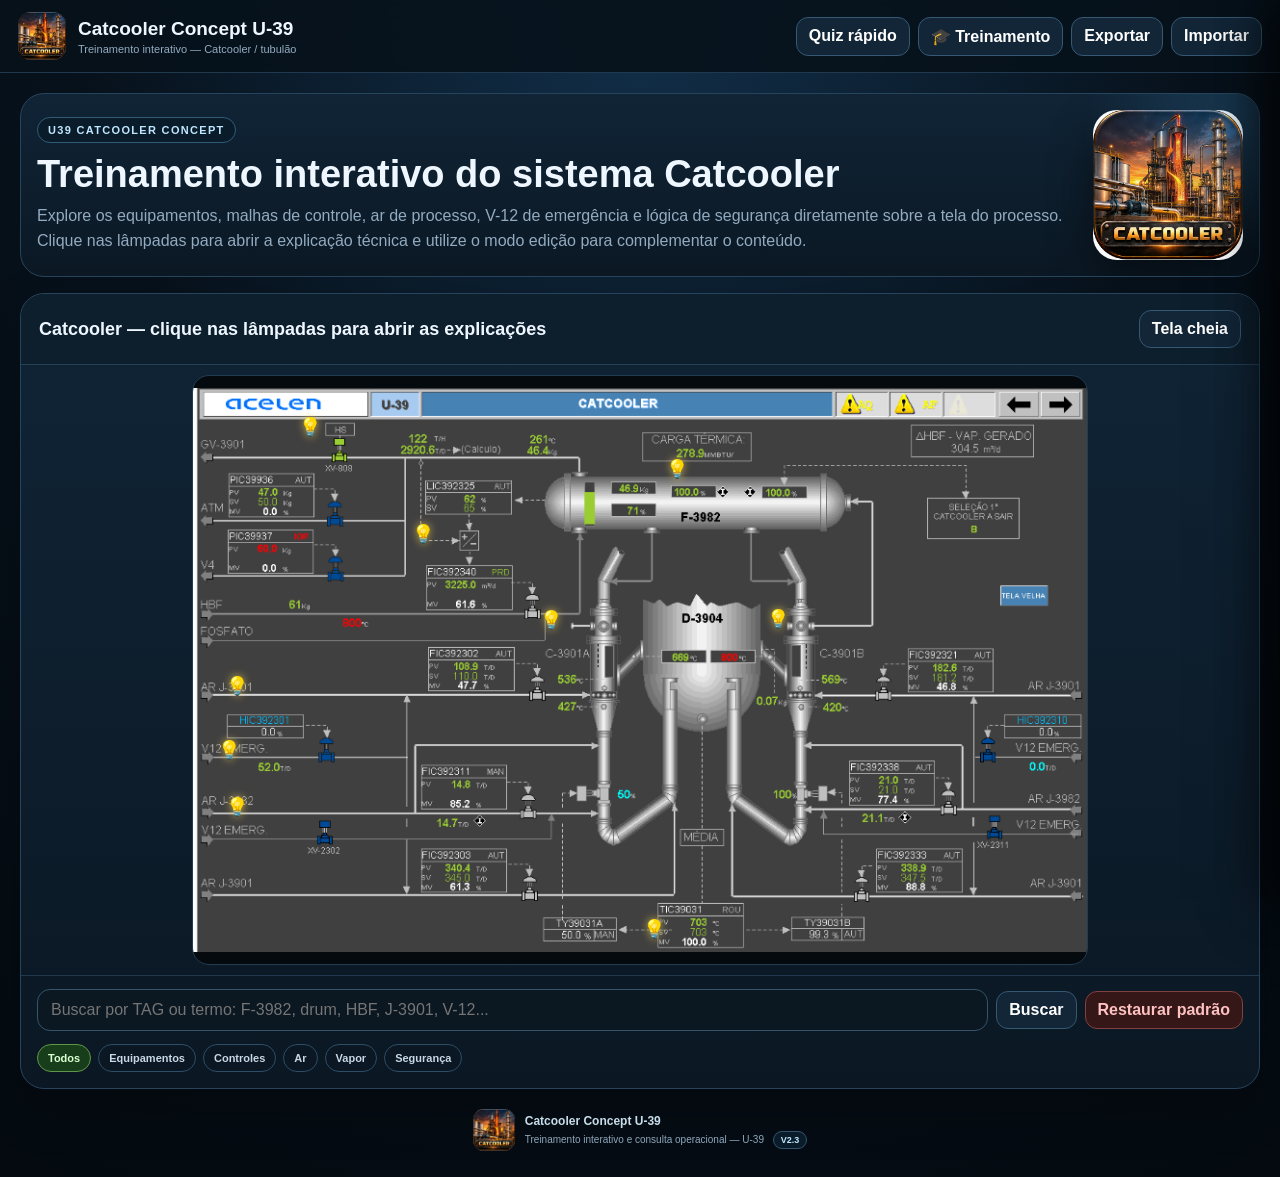
==== index.html @ b6b34a9a "Add files via upload" ====
<!doctype html>
<html lang="pt-BR"><head>
<meta charset="utf-8"><meta name="viewport" content="width=device-width,initial-scale=1,viewport-fit=cover">
<meta name="theme-color" content="#07111b">
<meta name="application-name" content="catcooler concept">
<meta name="apple-mobile-web-app-capable" content="yes">
<meta name="apple-mobile-web-app-status-bar-style" content="black-translucent">
<meta name="apple-mobile-web-app-title" content="catcooler concept">
<link rel="apple-touch-icon" href="apple-touch-icon.png">
<link rel="manifest" href="manifest.json"><link rel="icon" href="icon-192.png"><link rel="stylesheet" href="app.css">
<title>Catcooler Concept U-39</title></head>
<body>
<!-- LAYOUT_CONGELADO_V2.3: não alterar enquadramento, aspect-ratio ou coordenadas dos hotspots sem nova validação visual. -->
<header class="topbar">
  <div class="brand"><img src="icon-192.png" alt=""><div><h1>Catcooler Concept U-39</h1><small>Treinamento interativo — Catcooler / tubulão</small></div></div>
  <div class="actions">
    <button class="btn primary hidden" id="installBtn" onclick="installApp()">📲 Instalar App</button>
    <button class="btn" onclick="openQuiz()">Quiz rápido</button>
    <button class="btn" onclick="openTraining()">🎓 Treinamento</button>
    <button class="btn" onclick="exportJSON()">Exportar</button>
    <label class="btn" for="importFile">Importar</label>
    <input id="importFile" type="file" accept="application/json" class="hidden" onchange="importJSON(event)">
  </div>
</header>

<main class="app">
<section class="hero">
  <div>
    <span class="kicker">U39 CATCOOLER CONCEPT</span>
    <h2>Treinamento interativo do sistema Catcooler</h2>
    <p>Explore os equipamentos, malhas de controle, ar de processo, V-12 de emergência e lógica de segurança diretamente sobre a tela do processo. Clique nas lâmpadas para abrir a explicação técnica e utilize o modo edição para complementar o conteúdo.</p>
  </div>
  <img src="icon-512.png" alt="">
</section>

<section class="card">
  <div class="cardhead"><h2>Catcooler — clique nas lâmpadas para abrir as explicações</h2><button class="btn" onclick="document.documentElement.requestFullscreen?.()">Tela cheia</button></div>
  <div class="mapwrap"><div class="stage"><img src="catcooler_u39.png" alt="Tela do catcooler">
<button class="hotspot" data-key="xv808" data-category="safety" style="left:16.5%;top:8.7%"><span class="bulb">💡</span><span class="lamp-label">XV-808</span></button>
<button class="hotspot" data-key="f3982" data-category="equip" style="left:57.4%;top:15.8%"><span class="bulb">💡</span><span class="lamp-label">F-3982</span></button>
<button class="hotspot" data-key="hbflevel" data-category="control" style="left:32.9%;top:26.8%"><span class="bulb">💡</span><span class="lamp-label">Nível HBF → F-3982</span></button>
<button class="hotspot" data-key="c3901ab" data-category="equip" style="left:43.8%;top:41.5%"><span class="bulb">💡</span><span class="lamp-label">C-3901A</span></button>
<button class="hotspot" data-key="c3901ab" data-category="equip" style="left:69.2%;top:41.3%"><span class="bulb">💡</span><span class="lamp-label">C-3901B</span></button>
<button class="hotspot" data-key="tic39031" data-category="control" style="left:55.8%;top:94.1%"><span class="bulb">💡</span><span class="lamp-label">TIC-39031</span></button>
<button class="hotspot" data-key="arj3901" data-category="air" style="left:9.2%;top:52.8%"><span class="bulb">💡</span><span class="lamp-label">AR J-3901</span></button>
<button class="hotspot" data-key="v12emerg" data-category="steam" style="left:9.2%;top:63.6%"><span class="bulb">💡</span><span class="lamp-label">V-12 EMERG.</span></button>
<button class="hotspot" data-key="arj3982" data-category="air" style="left:9.2%;top:73.3%"><span class="bulb">💡</span><span class="lamp-label">AR J-3982</span></button>
</div></div>
  <div class="toolbar">
    <input class="search" id="search" placeholder="Buscar por TAG ou termo: F-3982, drum, HBF, J-3901, V-12...">
    <button class="btn" onclick="searchTag()">Buscar</button>
    <button class="btn danger" onclick="resetAll()">Restaurar padrão</button>
  </div>
  <div class="chips">
    <button class="chip active" data-filter="all">Todos</button>
    <button class="chip" data-filter="equip">Equipamentos</button>
    <button class="chip" data-filter="control">Controles</button>
    <button class="chip" data-filter="air">Ar</button>
    <button class="chip" data-filter="steam">Vapor</button>
    <button class="chip" data-filter="safety">Segurança</button>
  </div>
</section>

<aside class="card side" id="detailPanel">
  <div class="empty" id="empty">
    <h2>💡 Entenda melhor</h2>
    Clique em uma lâmpada sobre a tela do catcooler para abrir a explicação técnica.<br><br>
    Ao selecionar outro item, o painel troca automaticamente para o novo conteúdo.<br><br>
    <strong>Edição local:</strong> ative “Editar” para alterar textos. As alterações ficam salvas somente neste aparelho/navegador.
  </div>
  <section class="info" id="info">
    <div class="infotop">
      <div><h2 id="infoTitle"></h2><div class="badges"><span class="badge" id="infoTag"></span><span class="badge" id="infoCat"></span></div></div>
      <div class="panel-actions"><span class="edit-state" id="editState">✏️ EDIÇÃO</span><button class="iconbtn" onclick="togglePanelMinimize()">−</button><button class="iconbtn" onclick="minimize()">×</button></div>
    </div>
    <div class="edit-banner hidden" id="editModeBanner">✏️ Modo edição ativo — alterações ficam somente neste dispositivo até serem exportadas.</div>
    <div class="info-scroll">
      <div class="editbar">
        <button class="btn primary" id="editBtn" onclick="toggleEdit()">✏️ Editar</button>
        <button class="btn green" onclick="saveCurrentAndExit()">💾 Salvar</button>
        <button class="btn" onclick="cancelEdit()">Cancelar</button>
        <button class="btn danger" onclick="restoreCurrent()">Restaurar este item</button>
        <button class="btn" onclick="quizCurrentItem()">🎯 Testar este ponto</button>
      </div>
      <div class="local-note">💾 <strong>Alterações salvas somente neste dispositivo.</strong> Use “Exportar” no topo para gerar uma cópia dos dados editados.</div>
      <div class="local-note" id="mediaStorageEstimate">Vídeos e arquivos locais usam o armazenamento do navegador deste aparelho.</div>
      <div class="section"><h3>Função / objetivo</h3><div class="editable" id="fieldFunction"></div></div>
      <div class="section"><h3>Como funciona no processo</h3><div class="editable" id="fieldProcess"></div></div>
      <div class="section"><h3>Impacto / atenção operacional</h3><div class="editable" id="fieldImpact"></div></div>
      <div class="section"><h3>Fórmulas / relações químicas</h3><div class="editable formula" id="fieldFormula"></div></div>
      <div class="section"><h3>Observações / o que acompanhar no CIC</h3><div class="editable" id="fieldObs"></div></div>
      <div class="section media-section">
        <h3>🎬 Vídeos</h3>
        <div class="media-row">
          <input id="videoUrl" placeholder="Cole aqui a URL do vídeo (YouTube, Drive, SharePoint etc.)">
          <button class="btn" onclick="openVideo()">Abrir link</button>
        </div>
        <div class="media-upload-row">
          <label class="btn media-add-btn" for="videoFileInput">＋ Adicionar vídeo do aparelho</label>
          <input id="videoFileInput" type="file" accept="video/*" multiple class="hidden" onchange="saveMediaFiles(event,'video')">
          <span class="media-local-note">Salvo somente neste dispositivo.</span>
        </div>
        <div id="videoPreview" class="video-preview hidden"></div>
        <div id="videoFileList" class="media-file-list"></div>
      </div>
      <div class="section media-section">
        <h3>📎 Arquivos / documentos</h3>
        <div class="media-upload-row">
          <label class="btn media-add-btn" for="attachmentFiles">＋ Adicionar arquivos</label>
          <input id="attachmentFiles" type="file" multiple class="hidden" onchange="saveMediaFiles(event,'file')">
          <span class="media-local-note">PDF, Word, Excel, imagens, apresentações, ZIP e outros formatos.</span>
        </div>
        <div class="media-storage-warning">Os arquivos ficam armazenados localmente no navegador deste aparelho e não ficam visíveis automaticamente para outros usuários do GitHub Pages.</div>
        <div id="attachmentList" class="media-file-list"></div>
      </div>
      <div class="section note">Material de treinamento. Para manobras reais, prevalecem procedimentos, permissivos, intertravamentos, limites de projeto e orientações operacionais vigentes da unidade.</div>
    </div>
  </section>
</aside>

<footer class="footer"><img src="icon-192.png" alt=""><div><b>Catcooler Concept U-39</b><br><small>Treinamento interativo e consulta operacional — U-39 <span class="version">V2.3</span></small></div></footer>
</main>

<aside class="drawer" id="quizDrawer"><div class="drawer-head"><strong>Quiz rápido — Catcooler</strong><button class="btn" onclick="document.getElementById('quizDrawer').classList.remove('open')">Fechar</button></div><div class="drawer-body"><div id="quizBody"></div><button class="btn primary" onclick="gradeQuiz()">Corrigir quiz</button><div class="qresult hidden" id="quizResult"></div></div></aside>

<aside class="training-drawer" id="trainingDrawer">
  <div class="drawer-head training-head">
    <div><strong>Centro de Treinamento — Catcooler</strong><small id="trainingBreadcrumb">Visão geral</small></div>
    <button class="btn" onclick="closeTraining()">Fechar</button>
  </div>
  <div class="training-body"><div class="training-nav" id="trainingNav"></div><div class="training-content" id="trainingContent"></div></div>
</aside>

<div class="toast" id="toast"></div>
<script src="app.js"></script>
</body></html>
---- app.css ----
:root{--bg:#07111b;--card:#0e2030;--line:#27445d;--text:#eef7ff;--muted:#93abc0;--green:#75d64c}
*{box-sizing:border-box} html,body{margin:0;font-family:Inter,Arial,sans-serif;background:radial-gradient(circle at top,#12304b 0,#07111b 42%,#040a10 100%);color:var(--text)}
button,input{font:inherit} .hidden{display:none!important}
.topbar{position:sticky;top:0;z-index:80;display:flex;justify-content:space-between;gap:12px;align-items:center;padding:12px 18px;background:#07121be8;backdrop-filter:blur(18px);border-bottom:1px solid #21394e}
.brand{display:flex;gap:12px;align-items:center}.brand img{width:48px;height:48px;border-radius:13px;object-fit:cover}.brand h1{margin:0;font-size:19px}.brand small{display:block;margin-top:3px;color:var(--muted);font-size:11px}
.actions{display:flex;gap:8px;flex-wrap:wrap}.btn{cursor:pointer;border:1px solid #355873;background:#122638;color:#fff;border-radius:12px;padding:9px 12px;font-weight:800}.btn.primary,.btn.green{background:#1e4b23;border-color:#5f9748}.btn.danger{background:#351717;border-color:#824040;color:#ffc1c1}
.app{max-width:1420px;margin:0 auto;padding:20px;display:grid;grid-template-columns:1fr;gap:16px}
.hero{background:linear-gradient(180deg,#102436,#0b1824);border:1px solid var(--line);border-radius:24px;padding:16px;display:grid;grid-template-columns:1fr 150px;align-items:center;gap:18px;overflow:hidden;position:relative}
.hero::after{content:"";position:absolute;width:260px;height:260px;right:-80px;top:-90px;border-radius:50%;background:radial-gradient(circle,rgba(82,185,255,.16),transparent 68%)}
.hero .kicker{display:inline-flex;margin-bottom:10px;padding:6px 10px;border-radius:999px;border:1px solid #315a78;background:#0a1c2a;color:#bfe7ff;font-size:11px;font-weight:900;letter-spacing:.12em}
.hero h2{margin:0 0 8px;font-size:clamp(26px,4vw,38px)} .hero p{margin:0;color:var(--muted);line-height:1.55}
.hero img{width:150px;aspect-ratio:1;object-fit:cover;border-radius:24px;box-shadow:0 18px 44px rgba(0,0,0,.48)}
.card{background:linear-gradient(180deg,#102436,#0b1824);border:1px solid var(--line);border-radius:24px;overflow:hidden;box-shadow:0 20px 50px rgba(0,0,0,.23)}
.cardhead{display:flex;justify-content:space-between;align-items:center;padding:16px 18px;border-bottom:1px solid #244157;background:#0d1e2c}.cardhead h2{margin:0;font-size:18px}
.mapwrap{padding:10px;display:flex;justify-content:center}.stage{position:relative;width:min(100%,896px);aspect-ratio:896/590;background:#050a0f;border-radius:17px;overflow:hidden;border:1px solid #213d52}.stage img{width:100%;height:100%;object-fit:contain;display:block}
.hotspot{position:absolute;transform:translate(-50%,-50%);display:flex;align-items:center;gap:6px;border:0;background:transparent;padding:2px;cursor:pointer;z-index:30}
.hotspot .bulb{font-size:18px;line-height:1;filter:drop-shadow(0 0 4px rgba(255,220,80,.7));}
.hotspot .lamp-label{opacity:0;transform:translateX(-5px);transition:.15s ease;pointer-events:none;white-space:nowrap;background:#06111de3;border:1px solid #3a5670;color:#fff;border-radius:999px;padding:5px 8px;font-size:11px;font-weight:800}
.hotspot:hover .lamp-label,.hotspot.active .lamp-label{opacity:1;transform:translateX(0)} .hotspot.active .bulb,.hotspot:hover .bulb{transform:scale(1.12)}
.toolbar{padding:13px 16px;border-top:1px solid #21394e;display:flex;gap:8px;flex-wrap:wrap;align-items:center}.search{flex:1;min-width:190px;border:1px solid #35546d;background:#0b1721;color:#fff;border-radius:13px;padding:11px 13px}
.chips{display:flex;gap:7px;flex-wrap:wrap;padding:0 16px 16px}.chip{cursor:pointer;border:1px solid #2e4d66;background:#0b1722;color:#c8d8e6;padding:7px 10px;border-radius:999px;font-size:11px;font-weight:800}.chip.active{background:#173d1b;border-color:#5f9748;color:#dcffd2}
.side{position:fixed;right:16px;top:78px;z-index:120;width:min(520px,calc(100vw - 32px));max-height:calc(100vh - 94px);display:flex;flex-direction:column;overflow:hidden;transform:translateX(calc(100% + 36px));opacity:0;pointer-events:none;transition:transform .22s ease,opacity .18s ease;box-shadow:0 28px 80px rgba(0,0,0,.62)}
.side.open{transform:translateX(0);opacity:1;pointer-events:auto}.side.minimized{max-height:66px}.side.minimized .info-scroll,.side.minimized .edit-banner{display:none!important}
.empty{padding:22px;color:var(--muted);line-height:1.6}.empty h2{margin:0 0 10px;color:#eef7ff}
.info{display:none;flex-direction:column;height:100%}.infotop{padding:16px 18px;border-bottom:1px solid #244157;background:#0d1e2c;display:flex;justify-content:space-between;gap:10px}
.info h2{margin:0 0 7px;line-height:1.18}.badges{display:flex;gap:6px;flex-wrap:wrap}.badge{font-size:10px;padding:5px 8px;border-radius:999px;background:#13283a;color:#bee4ff;border:1px solid #345b78;font-weight:800}
.panel-actions{display:flex;gap:6px}.iconbtn{width:34px;height:34px;display:grid;place-items:center;border:1px solid #3a526b;background:#132333;color:#fff;border-radius:10px;cursor:pointer}
.edit-state{display:none;padding:5px 8px;border-radius:999px;border:1px solid #a98728;background:#4b3b12;color:#fff1b3;font-size:10px;font-weight:900}.edit-state.show{display:inline-flex}
.edit-banner{padding:9px 14px;background:#4b3b12;border-bottom:1px solid #806820;color:#fff1b3;font-size:12px;font-weight:800}
.info-scroll{padding:14px;display:grid;gap:11px;overflow:auto}.section{background:#0a1722;border:1px solid #2b4a62;border-radius:16px;padding:13px}.section h3{margin:0 0 8px;color:#d7eeff;font-size:14px}.editable{white-space:pre-wrap;line-height:1.58;outline:none;border-radius:9px;padding:3px;min-height:42px}.editable[contenteditable=true]:focus{box-shadow:0 0 0 2px rgba(82,185,255,.20);background:#0c1c29}
.formula{font-family:'Courier New',monospace;color:#bce88f;background:#07131d;border:1px solid #203d51;border-radius:10px;padding:10px}.editbar{position:sticky;top:-1px;background:#0b1824f2;padding:7px;margin:-7px -7px 6px;border-bottom:1px solid #20384c;display:flex;gap:7px;flex-wrap:wrap}
.media-row{display:grid;grid-template-columns:1fr auto;gap:7px}.media-row input{min-width:0;border:1px solid #35546d;background:#0b1721;color:#fff;border-radius:12px;padding:10px}
.local-note{padding:10px 12px;border-radius:12px;background:#081621;border:1px solid #29465e;color:#9fb7c8;font-size:11px;line-height:1.45}.note{color:var(--muted);font-size:11px;line-height:1.5}
.drawer{position:fixed;inset:0 0 0 auto;width:min(460px,100%);z-index:120;background:#07111b;border-left:1px solid #284458;box-shadow:-18px 0 44px rgba(0,0,0,.45);transform:translateX(101%);transition:.24s ease;overflow:auto}.drawer.open{transform:translateX(0)}.drawer-head{position:sticky;top:0;background:#091722;border-bottom:1px solid #284458;padding:12px;display:flex;justify-content:space-between;align-items:center}.drawer-body{padding:12px}
.q{background:#0b1722;border:1px solid #2e4d66;border-radius:14px;padding:12px;margin-bottom:10px}.q h4{margin:0 0 8px;font-size:13px}.q label{display:block;padding:5px 0;color:#d8e1ec}.qresult{padding:10px;border-radius:10px;background:#102414;border:1px solid #4f7f3e;margin-top:10px}
.toast{position:fixed;left:50%;bottom:18px;z-index:200;transform:translate(-50%,12px);opacity:0;background:#0b1a27;border:1px solid #3d5e77;border-radius:999px;padding:9px 13px;transition:.2s}.toast.show{opacity:1;transform:translate(-50%,0)}
.footer{display:flex;justify-content:center;align-items:center;gap:10px;color:#8ea8bd;padding:4px 0 6px}.footer img{width:42px;height:42px;border-radius:11px}.footer b{font-size:12px;color:#c8ddeb}.footer small{font-size:10px}.version{display:inline-flex;margin-left:6px;padding:3px 7px;border:1px solid #35546d;background:#0a1c2a;color:#bfe7ff;border-radius:999px;font-size:9px;font-weight:900}
@media(max-width:820px){.hero{grid-template-columns:1fr}.hero img{display:none}.side{left:8px;right:8px;top:auto;bottom:8px;width:auto;max-height:72vh;transform:translateY(calc(100% + 28px));border-radius:18px}.side.open{transform:translateY(0)}.hotspot .lamp-label{display:none}.topbar{padding:10px 12px}.brand small{display:none}.actions .btn{padding:8px 9px;font-size:11px}}


/* V1.1 — Quiz refinado */
.q{padding:14px!important}
.q h4{font-size:13px!important;line-height:1.45!important;margin-bottom:10px!important}
.q label{
  display:block;
  padding:9px 10px!important;
  margin:6px 0;
  border:1px solid #29465d;
  border-radius:10px;
  background:#091722;
  color:#d8e1ec;
  line-height:1.4;
  cursor:pointer;
}
.q label:hover{border-color:#4b718d;background:#0d1d2a}
.q input{margin-right:5px}
.option-letter{display:inline-block;min-width:18px;font-weight:900;color:#9fc6df}
.q label.answer-correct{border-color:#4f8d45;background:#102414;color:#dfffd6}
.q label.answer-wrong{border-color:#9c4d4d;background:#2b1515;color:#ffd1d1}
.qfeedback{margin-top:9px;padding:10px 11px;border-radius:10px;font-size:12px;line-height:1.45}
.qfeedback.correct{background:#102414;border:1px solid #4f7f3e;color:#dfffd6}
.qfeedback.wrong{background:#2b1515;border:1px solid #824040;color:#ffd1d1}
.qfeedback.unanswered{background:#2a2513;border:1px solid #806820;color:#fff0ae}
.qresult{line-height:1.5}


/* V2.0 — Centro de Treinamento; HMI e hotspots congelados */
.training-drawer{position:fixed;inset:0 0 0 auto;width:min(920px,100%);z-index:150;background:#07111b;border-left:1px solid #284458;box-shadow:-20px 0 60px rgba(0,0,0,.55);transform:translateX(101%);transition:.24s ease;overflow:hidden;display:flex;flex-direction:column}.training-drawer.open{transform:translateX(0)}
.training-head>div{display:flex;flex-direction:column;gap:3px}.training-head small{color:#91a9bd;font-size:11px}.training-body{display:grid;grid-template-columns:210px 1fr;min-height:0;flex:1}.training-nav{border-right:1px solid #20384c;padding:10px;overflow:auto;background:#081520}.training-nav button{width:100%;text-align:left;margin-bottom:6px;border:1px solid #29465d;background:#0c1b28;color:#dcecf8;padding:10px;border-radius:11px;cursor:pointer;font-weight:800;font-size:12px}.training-nav button.active,.training-nav button:hover{border-color:#5f9748;background:#15331a;color:#e6ffdf}.training-content{padding:16px;overflow:auto;min-width:0}
.training-grid{display:grid;grid-template-columns:repeat(2,minmax(0,1fr));gap:12px}.module-card{border:1px solid #29465d;background:linear-gradient(180deg,#102436,#0b1824);border-radius:16px;padding:14px;cursor:pointer}.module-card:hover{border-color:#5b86a5;transform:translateY(-1px)}.module-card h3{margin:0 0 7px;font-size:15px}.module-card p{margin:0;color:#9fb6c8;font-size:12px;line-height:1.45}.training-title{margin:0 0 8px}.training-sub{color:#9fb6c8;font-size:12px;line-height:1.5;margin-bottom:14px}.training-actions{display:flex;gap:8px;flex-wrap:wrap;margin:10px 0}.training-box{border:1px solid #2a4962;background:#0a1722;border-radius:14px;padding:13px;margin-bottom:12px}.training-box h3,.training-box h4{margin-top:0}.choice-btn{width:100%;text-align:left;border:1px solid #31516a;background:#0c1b28;color:#eef7ff;border-radius:10px;padding:10px 11px;margin:6px 0;cursor:pointer;line-height:1.4}.choice-btn:hover{border-color:#69a4cb;background:#102638}.feedback-box{padding:10px 11px;border-radius:10px;margin-top:10px;background:#0b2232;border:1px solid #315a78;font-size:12px;line-height:1.45}.progressbar{height:8px;background:#09131c;border:1px solid #22394d;border-radius:999px;overflow:hidden;margin:8px 0 14px}.progressbar>span{display:block;height:100%;background:linear-gradient(90deg,#4f9340,#78d65a)}.skill-bars{display:grid;gap:8px}.skill-row{display:grid;grid-template-columns:150px 1fr 50px;gap:8px;align-items:center;font-size:11px}.skill-row .bar{height:8px;border-radius:999px;background:#09131c;border:1px solid #29465d;overflow:hidden}.skill-row .bar span{display:block;height:100%;background:#5d9fca}.metric-grid{display:grid;grid-template-columns:repeat(3,1fr);gap:8px}.metric{background:#091822;border:1px solid #29465d;border-radius:12px;padding:10px}.metric b{display:block;font-size:18px}.metric small{color:#9fb6c8}.scenario-state{font-size:11px;color:#b7cbda;margin:8px 0}.scenario-risk{font-weight:900}
.sim-controls{display:flex;gap:8px;flex-wrap:wrap;margin-bottom:10px}.sim-chart{background:#07131d;border:1px solid #24445b;border-radius:14px;padding:10px;overflow:auto}.sim-chart svg{min-width:620px;width:100%;height:260px}.legend{display:flex;gap:14px;flex-wrap:wrap;font-size:11px;margin-top:8px}.legend span::before{content:"";display:inline-block;width:14px;height:3px;margin-right:5px;vertical-align:middle;background:currentColor}.flow-scene{display:grid;grid-template-columns:1fr 90px 1fr;gap:8px;align-items:center;margin:14px 0}.flow-node{border:1px solid #355873;background:#0d2030;border-radius:14px;padding:15px;text-align:center;font-weight:900}.flow-arrow{position:relative;height:8px;background:#37566c;border-radius:999px;overflow:hidden}.flow-arrow::after{content:"";position:absolute;inset:0;width:35%;background:#ffc858;border-radius:999px;animation:flowMove 1.4s linear infinite}@keyframes flowMove{from{transform:translateX(-100%)}to{transform:translateX(390%)}}
.drum-visual{display:grid;grid-template-columns:160px 1fr;gap:15px;align-items:center}.drum-vessel{height:180px;border:3px solid #60798d;border-radius:70px 70px 34px 34px;position:relative;overflow:hidden;background:#08131d}.drum-water{position:absolute;left:0;right:0;bottom:0;height:52%;background:linear-gradient(#377e9e,#17455f);transition:.8s ease}.drum-water.swell{height:72%;animation:levelPulse 1.6s ease-in-out infinite alternate}.drum-water.shrink{height:35%;animation:levelPulse 1.6s ease-in-out infinite alternate}@keyframes levelPulse{from{filter:brightness(.85)}to{filter:brightness(1.2)}}
.causal-chain{display:flex;gap:7px;flex-wrap:wrap;align-items:center}.causal-chain span{padding:7px 9px;border-radius:10px;border:1px solid #31516a;background:#0b1b28;font-size:11px}.causal-chain b{color:#ffc858}.locate-banner{position:fixed;left:50%;top:84px;transform:translateX(-50%);z-index:170;background:#0a2030;border:1px solid #5a8bb1;color:#fff;padding:11px 15px;border-radius:999px;box-shadow:0 12px 28px rgba(0,0,0,.45);font-weight:900}.history-table{width:100%;border-collapse:collapse;font-size:11px}.history-table th,.history-table td{padding:8px;border-bottom:1px solid #20384c;text-align:left}.history-table th{color:#a9c5d8}.shift-check label{display:block;padding:8px;margin:5px 0;border:1px solid #29465d;border-radius:10px;background:#0a1722}.video-placeholder{border:1px dashed #4d6d84;border-radius:14px;padding:14px;color:#a8bdcc}.train-question{border:1px solid #29465d;background:#0a1722;border-radius:14px;padding:12px;margin-bottom:10px}.train-question label{display:block;padding:8px;margin:5px 0;border:1px solid #29465d;border-radius:9px;cursor:pointer}.train-question label:hover{background:#102638}.train-question label.correct{border-color:#4f8d45;background:#102414}.train-question label.wrong{border-color:#8b4545;background:#2b1515}.train-feedback{font-size:11px;margin-top:7px;color:#b9d0df}
@media(max-width:820px){.training-body{grid-template-columns:1fr}.training-nav{display:flex;gap:6px;border-right:0;border-bottom:1px solid #20384c;overflow:auto}.training-nav button{width:auto;white-space:nowrap;margin:0}.training-grid{grid-template-columns:1fr}.metric-grid{grid-template-columns:1fr}.skill-row{grid-template-columns:110px 1fr 44px}.drum-visual{grid-template-columns:1fr}.drum-vessel{width:170px;margin:auto}}


/* =========================================================
   V2.1 — Vídeos e arquivos por equipamento
   HMI e coordenadas das lâmpadas permanecem congelados.
   ========================================================= */
.media-section{display:grid;gap:10px}
.media-upload-row{display:flex;gap:8px;align-items:center;flex-wrap:wrap}
.media-add-btn{display:inline-flex;align-items:center;justify-content:center}
.media-local-note{font-size:10px;color:#9fb7c8}
.media-storage-warning{
  padding:9px 10px;border-radius:10px;background:#241f0c;border:1px solid #675b22;
  color:#e6d996;font-size:10px;line-height:1.4
}
.media-file-list{display:grid;gap:8px}
.media-file-card{
  display:grid;grid-template-columns:minmax(0,1fr) auto;gap:10px;align-items:center;
  background:#081721;border:1px solid #29465d;border-radius:12px;padding:9px 10px
}
.media-file-main{min-width:0}
.media-file-name{
  display:block;overflow:hidden;text-overflow:ellipsis;white-space:nowrap;
  font-size:12px;font-weight:800;color:#e8f5ff
}
.media-file-meta{font-size:9px;color:#8faabc;margin-top:3px}
.media-file-actions{display:flex;gap:5px;flex-wrap:wrap;justify-content:flex-end}
.media-mini-btn{
  border:1px solid #355873;background:#122638;color:#fff;border-radius:8px;
  padding:6px 8px;font-size:10px;font-weight:800;cursor:pointer
}
.media-mini-btn:hover{filter:brightness(1.1)}
.media-mini-btn.delete{border-color:#824040;background:#351717;color:#ffc1c1}
.video-preview{
  background:#050b10;border:1px solid #29465d;border-radius:12px;padding:8px
}
.video-preview video{display:block;width:100%;max-height:300px;border-radius:8px;background:#000}
.video-preview-head{
  display:flex;justify-content:space-between;gap:8px;align-items:center;
  margin-bottom:7px;font-size:10px;color:#a9c0d0
}
.storage-meter{
  height:6px;border-radius:999px;background:#071018;border:1px solid #20384c;
  overflow:hidden;margin-top:5px
}
.storage-meter span{display:block;height:100%;background:#5d9fca}
@media(max-width:620px){
  .media-row{grid-template-columns:1fr!important}
  .media-file-card{grid-template-columns:1fr}
  .media-file-actions{justify-content:flex-start}
}


/* =========================================================
   V2.2 — Correção de rolagem do painel flutuante
   O HMI e as coordenadas das lâmpadas permanecem congelados.
   ========================================================= */

/* O painel precisa ter uma altura efetivamente limitada para que
   o miolo (.info-scroll) possa se tornar a área rolável. */
.side{
  max-height:calc(100dvh - 94px);
  min-height:0;
  overscroll-behavior:contain;
}

/* Mantém cabeçalho/banner fixos e entrega o espaço restante ao conteúdo. */
.info{
  flex:1 1 auto;
  min-height:0;
  max-height:100%;
  overflow:hidden;
}
.infotop,
.edit-banner{
  flex:0 0 auto;
}

/* Esta passa a ser a única área de rolagem do painel. */
.info-scroll{
  flex:1 1 auto;
  min-height:0;
  max-height:100%;
  overflow-y:auto;
  overflow-x:hidden;
  overscroll-behavior-y:contain;
  -webkit-overflow-scrolling:touch;
  touch-action:pan-y;
  scrollbar-gutter:stable;
}

/* Evita que gestos de rolagem no painel sejam repassados para a tela atrás. */
.side.open{
  overscroll-behavior:contain;
}
.side.open .info-scroll{
  pointer-events:auto;
}

/* Melhora o comportamento em celulares/tablets, onde o painel funciona
   como um bottom-sheet e precisa de altura definida para rolar internamente. */
@media(max-width:820px){
  .side{
    height:min(78dvh,calc(100dvh - 16px));
    max-height:calc(100dvh - 16px);
    min-height:280px;
    left:8px;
    right:8px;
    bottom:8px;
    top:auto;
  }
  .side.minimized{
    height:66px;
    min-height:66px;
    max-height:66px;
  }
  .info{
    height:100%;
    min-height:0;
  }
  .info-scroll{
    height:auto;
    min-height:0;
    padding-bottom:max(22px,env(safe-area-inset-bottom));
  }
}

/* Em telas muito baixas, preserva acesso ao conteúdo sem extrapolar o viewport. */
@media(max-height:560px){
  .side{
    top:8px;
    bottom:8px;
    height:auto;
    max-height:none;
  }
}


/* Em telas touch, impede a página atrás de se mover enquanto o painel está expandido. */
@media(max-width:820px){
  body.detail-panel-open{
    overflow:hidden;
  }
}


/* =========================================================
   V2.3 — Rolagem total do painel flutuante (PC + Mobile)
   HMI e coordenadas dos hotspots permanecem congelados.
   ========================================================= */

/* Enquanto o painel estiver aberto, a página de fundo não rola.
   A rolagem fica concentrada no painel lateral. */
body.detail-panel-open{
  overflow:hidden;
}

/* Desktop: top + bottom definem uma altura real para o painel.
   Isso resolve a rolagem interna também no PC. */
.side{
  top:78px;
  bottom:16px;
  height:auto;
  max-height:none;
  min-height:0;
  overflow:hidden;
  overscroll-behavior:contain;
}

/* Ao minimizar, volta a ser apenas a barra superior. */
.side.minimized{
  bottom:auto;
  height:66px;
  min-height:66px;
  max-height:66px;
}

/* Cabeçalho fica visível; todo o restante rola. */
.info{
  display:none;
  flex-direction:column;
  height:100%;
  min-height:0;
  overflow:hidden;
}
.info-scroll{
  flex:1 1 0;
  min-height:0;
  overflow-y:auto;
  overflow-x:hidden;
  overscroll-behavior:contain;
  -webkit-overflow-scrolling:touch;
  touch-action:pan-y;
}

/* IMPORTANTE: os botões agora fazem parte do conteúdo rolável.
   Eles NÃO ficam mais presos no topo. */
.editbar{
  position:static!important;
  top:auto!important;
  z-index:auto!important;
  margin:-2px -2px 6px!important;
  padding:7px!important;
  background:#0b1824;
  border:1px solid #20384c;
  border-radius:12px;
  display:flex;
  gap:7px;
  flex-wrap:wrap;
}

/* Em desktop estreito, os botões quebram de linha sem bloquear a rolagem. */
.editbar .btn{
  flex:0 1 auto;
  white-space:normal;
}

/* Mobile/tablet: mantém bottom-sheet, mas com rolagem total do conteúdo. */
@media(max-width:820px){
  .side{
    top:auto;
    bottom:8px;
    left:8px;
    right:8px;
    width:auto;
    height:min(82dvh,calc(100dvh - 16px));
    max-height:calc(100dvh - 16px);
    min-height:280px;
  }
  .side.minimized{
    top:auto;
    bottom:8px;
    height:66px;
    min-height:66px;
    max-height:66px;
  }
  .info-scroll{
    padding-bottom:max(26px,env(safe-area-inset-bottom));
  }
}

/* Celulares muito baixos / modo paisagem */
@media(max-height:560px){
  .side{
    top:8px;
    bottom:8px;
    height:auto;
    max-height:none;
  }
  .side.minimized{
    top:8px;
    bottom:auto;
    height:66px;
  }
}
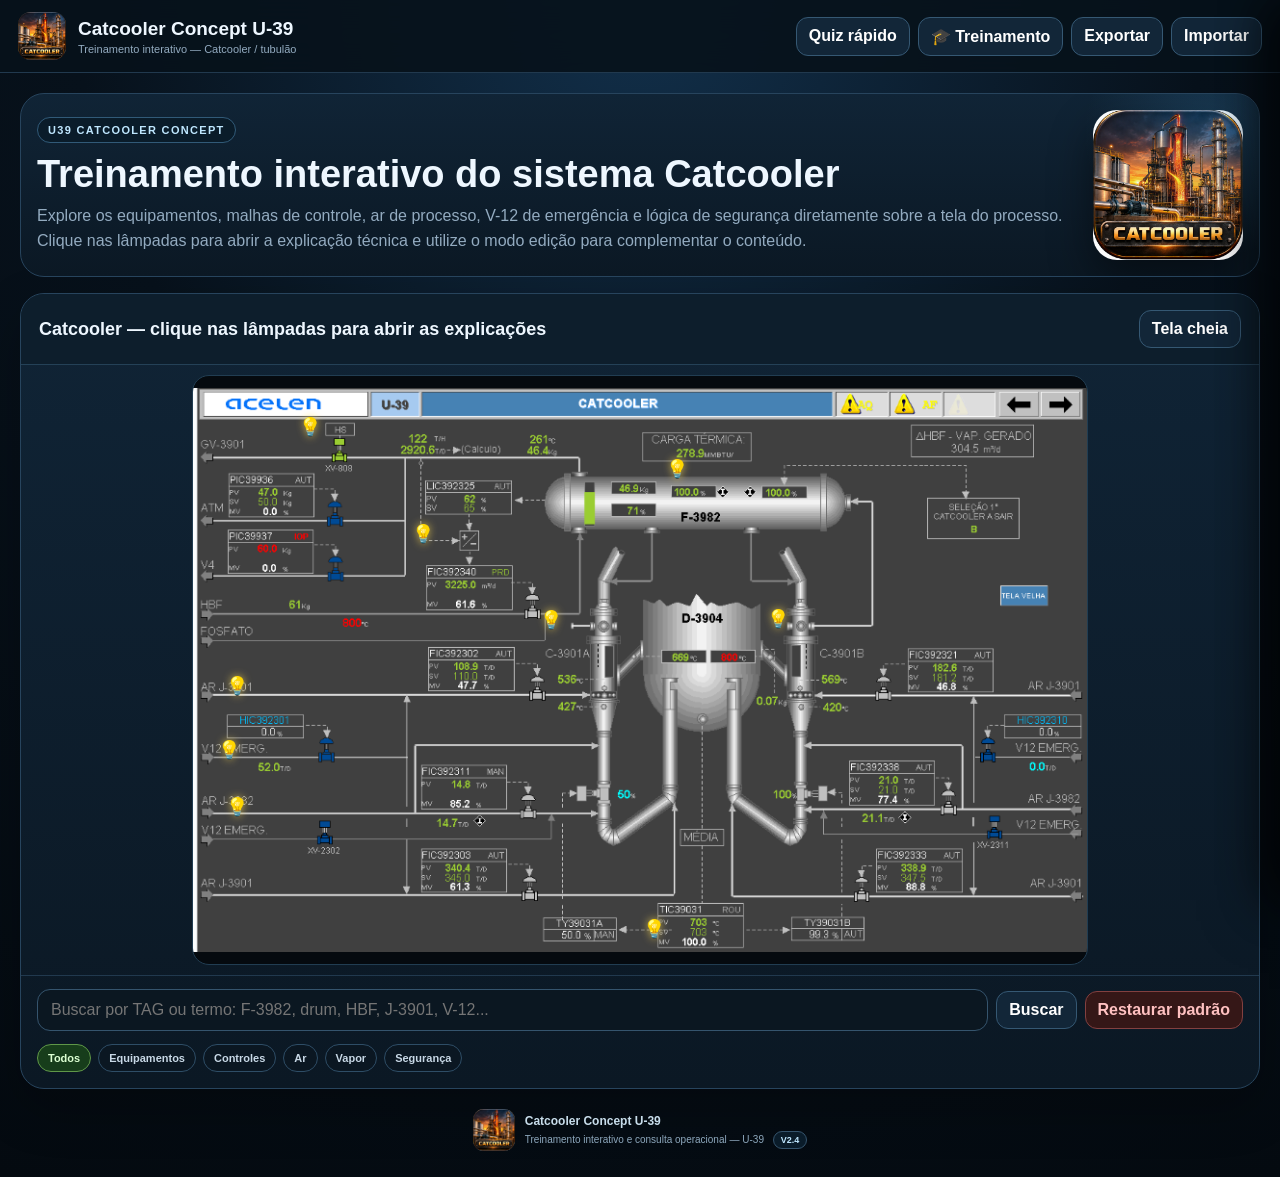
==== commit 009174a5: "Add files via upload" ====
--- a/index.html
+++ b/index.html
@@ -7,10 +7,22 @@
 <meta name="apple-mobile-web-app-status-bar-style" content="black-translucent">
 <meta name="apple-mobile-web-app-title" content="catcooler concept">
 <link rel="apple-touch-icon" href="apple-touch-icon.png">
-<link rel="manifest" href="manifest.json"><link rel="icon" href="icon-192.png"><link rel="stylesheet" href="app.css">
-<title>Catcooler Concept U-39</title></head>
+<link rel="manifest" href="manifest.json"><link rel="icon" href="icon-192.png"><link rel="stylesheet" href="app.css?v=24">
+<title>Catcooler Concept U-39</title>
+<style id="panel-scroll-v24">
+html:has(#detailPanel.open),body:has(#detailPanel.open){overflow:hidden!important}
+#detailPanel.side{top:78px!important;bottom:16px!important;height:auto!important;max-height:none!important;overflow-y:auto!important;overflow-x:hidden!important;overscroll-behavior:contain!important;-webkit-overflow-scrolling:touch;touch-action:pan-y}
+#detailPanel .info{height:auto!important;max-height:none!important;overflow:visible!important;flex:0 0 auto!important}
+#detailPanel .info-scroll{height:auto!important;max-height:none!important;overflow:visible!important;flex:none!important}
+#detailPanel .infotop{position:sticky!important;top:0!important;z-index:20!important}
+#detailPanel .editbar{position:static!important;top:auto!important;bottom:auto!important;z-index:auto!important;transform:none!important}
+#detailPanel.side.minimized{bottom:auto!important;height:66px!important;min-height:66px!important;max-height:66px!important;overflow:hidden!important}
+@media(max-width:820px){#detailPanel.side{top:auto!important;left:8px!important;right:8px!important;bottom:8px!important;width:auto!important;height:min(82dvh,calc(100dvh - 16px))!important;max-height:calc(100dvh - 16px)!important;min-height:280px!important;overflow-y:auto!important}#detailPanel .info-scroll{padding-bottom:max(28px,env(safe-area-inset-bottom))!important}}
+</style>
+
+</head>
 <body>
-<!-- LAYOUT_CONGELADO_V2.3: não alterar enquadramento, aspect-ratio ou coordenadas dos hotspots sem nova validação visual. -->
+<!-- LAYOUT_CONGELADO_V2.4: não alterar enquadramento, aspect-ratio ou coordenadas dos hotspots sem nova validação visual. -->
 <header class="topbar">
   <div class="brand"><img src="icon-192.png" alt=""><div><h1>Catcooler Concept U-39</h1><small>Treinamento interativo — Catcooler / tubulão</small></div></div>
   <div class="actions">
@@ -118,7 +130,7 @@
   </section>
 </aside>
 
-<footer class="footer"><img src="icon-192.png" alt=""><div><b>Catcooler Concept U-39</b><br><small>Treinamento interativo e consulta operacional — U-39 <span class="version">V2.3</span></small></div></footer>
+<footer class="footer"><img src="icon-192.png" alt=""><div><b>Catcooler Concept U-39</b><br><small>Treinamento interativo e consulta operacional — U-39 <span class="version">V2.4</span></small></div></footer>
 </main>
 
 <aside class="drawer" id="quizDrawer"><div class="drawer-head"><strong>Quiz rápido — Catcooler</strong><button class="btn" onclick="document.getElementById('quizDrawer').classList.remove('open')">Fechar</button></div><div class="drawer-body"><div id="quizBody"></div><button class="btn primary" onclick="gradeQuiz()">Corrigir quiz</button><div class="qresult hidden" id="quizResult"></div></div></aside>
@@ -132,5 +144,5 @@
 </aside>
 
 <div class="toast" id="toast"></div>
-<script src="app.js"></script>
+<script src="app.js?v=24"></script>
 </body></html>
--- a/app.css
+++ b/app.css
@@ -327,3 +327,109 @@
     height:66px;
   }
 }
+
+
+/* =========================================================
+   V2.4 — SCROLL REAL DO PAINEL (PC + MOBILE)
+   O próprio painel é o container rolável.
+   Cabeçalho fica acessível; botões rolam com o conteúdo.
+   ========================================================= */
+
+html:has(#detailPanel.open),
+body:has(#detailPanel.open){
+  overflow:hidden!important;
+}
+
+#detailPanel.side{
+  top:78px!important;
+  right:16px!important;
+  bottom:16px!important;
+  height:auto!important;
+  max-height:none!important;
+  min-height:0!important;
+  overflow-y:auto!important;
+  overflow-x:hidden!important;
+  overscroll-behavior:contain!important;
+  -webkit-overflow-scrolling:touch;
+  touch-action:pan-y;
+}
+
+/* O conteúdo deixa de ser um segundo container de scroll.
+   Assim não há disputa entre rolagem do painel e rolagem da página. */
+#detailPanel .info{
+  height:auto!important;
+  min-height:0!important;
+  max-height:none!important;
+  overflow:visible!important;
+  flex:0 0 auto!important;
+}
+
+#detailPanel .info-scroll{
+  height:auto!important;
+  min-height:0!important;
+  max-height:none!important;
+  overflow:visible!important;
+  flex:none!important;
+}
+
+/* Só o cabeçalho de identificação fica disponível no topo.
+   A barra Editar/Salvar/Cancelar/Restaurar/Testar rola normalmente. */
+#detailPanel .infotop{
+  position:sticky!important;
+  top:0!important;
+  z-index:20!important;
+}
+
+#detailPanel .editbar{
+  position:static!important;
+  top:auto!important;
+  bottom:auto!important;
+  z-index:auto!important;
+  transform:none!important;
+}
+
+/* Estado minimizado */
+#detailPanel.side.minimized{
+  bottom:auto!important;
+  height:66px!important;
+  min-height:66px!important;
+  max-height:66px!important;
+  overflow:hidden!important;
+}
+
+/* Mobile / tablet */
+@media(max-width:820px){
+  #detailPanel.side{
+    top:auto!important;
+    left:8px!important;
+    right:8px!important;
+    bottom:8px!important;
+    width:auto!important;
+    height:min(82dvh,calc(100dvh - 16px))!important;
+    max-height:calc(100dvh - 16px)!important;
+    min-height:280px!important;
+    overflow-y:auto!important;
+  }
+  #detailPanel .info-scroll{
+    padding-bottom:max(28px,env(safe-area-inset-bottom))!important;
+  }
+  #detailPanel.side.minimized{
+    height:66px!important;
+    min-height:66px!important;
+    max-height:66px!important;
+  }
+}
+
+/* Telas baixas / modo paisagem */
+@media(max-height:560px){
+  #detailPanel.side{
+    top:8px!important;
+    bottom:8px!important;
+    height:auto!important;
+    max-height:none!important;
+  }
+  #detailPanel.side.minimized{
+    bottom:auto!important;
+    height:66px!important;
+  }
+}
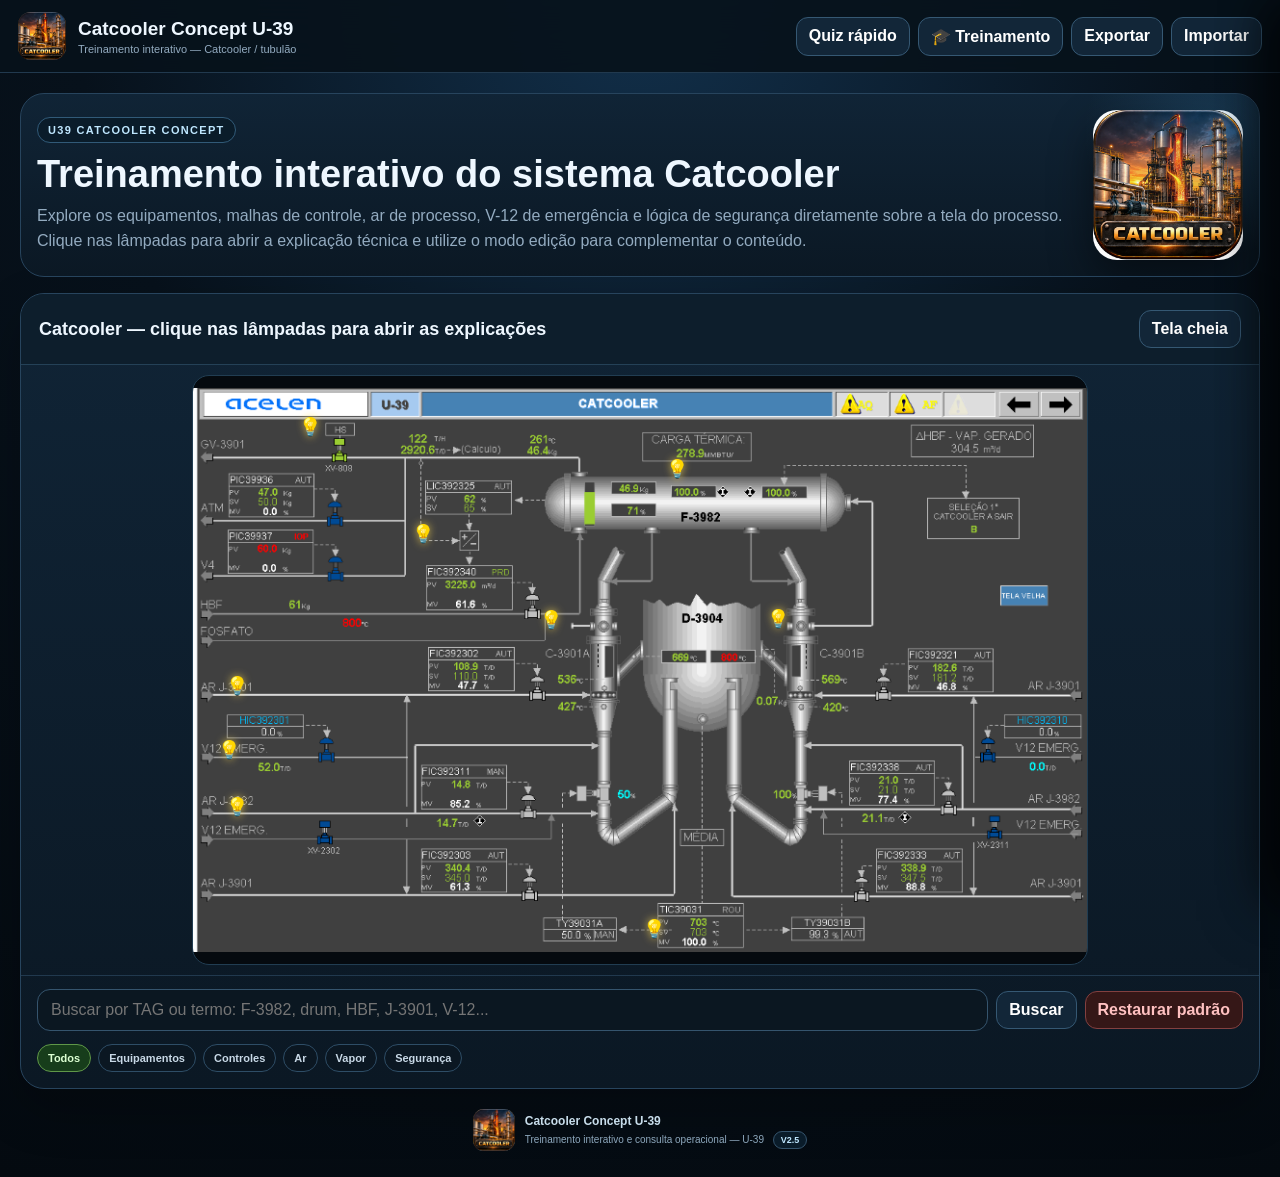
==== commit d0aa8a1c: "Add files via upload" ====
--- a/index.html
+++ b/index.html
@@ -7,7 +7,7 @@
 <meta name="apple-mobile-web-app-status-bar-style" content="black-translucent">
 <meta name="apple-mobile-web-app-title" content="catcooler concept">
 <link rel="apple-touch-icon" href="apple-touch-icon.png">
-<link rel="manifest" href="manifest.json"><link rel="icon" href="icon-192.png"><link rel="stylesheet" href="app.css?v=24">
+<link rel="manifest" href="manifest.json"><link rel="icon" href="icon-192.png"><link rel="stylesheet" href="app.css?v=25">
 <title>Catcooler Concept U-39</title>
 <style id="panel-scroll-v24">
 html:has(#detailPanel.open),body:has(#detailPanel.open){overflow:hidden!important}
@@ -22,7 +22,7 @@
 
 </head>
 <body>
-<!-- LAYOUT_CONGELADO_V2.4: não alterar enquadramento, aspect-ratio ou coordenadas dos hotspots sem nova validação visual. -->
+<!-- LAYOUT_CONGELADO_V2.5: não alterar enquadramento, aspect-ratio ou coordenadas dos hotspots sem nova validação visual. -->
 <header class="topbar">
   <div class="brand"><img src="icon-192.png" alt=""><div><h1>Catcooler Concept U-39</h1><small>Treinamento interativo — Catcooler / tubulão</small></div></div>
   <div class="actions">
@@ -102,7 +102,7 @@
       <div class="section"><h3>Fórmulas / relações químicas</h3><div class="editable formula" id="fieldFormula"></div></div>
       <div class="section"><h3>Observações / o que acompanhar no CIC</h3><div class="editable" id="fieldObs"></div></div>
       <div class="section media-section">
-        <h3>🎬 Vídeos</h3>
+        <h3>🎬 Vídeos — reprodução direta no painel</h3>
         <div class="media-row">
           <input id="videoUrl" placeholder="Cole aqui a URL do vídeo (YouTube, Drive, SharePoint etc.)">
           <button class="btn" onclick="openVideo()">Abrir link</button>
@@ -116,7 +116,7 @@
         <div id="videoFileList" class="media-file-list"></div>
       </div>
       <div class="section media-section">
-        <h3>📎 Arquivos / documentos</h3>
+        <h3>📎 Arquivos / documentos — visualização direta</h3>
         <div class="media-upload-row">
           <label class="btn media-add-btn" for="attachmentFiles">＋ Adicionar arquivos</label>
           <input id="attachmentFiles" type="file" multiple class="hidden" onchange="saveMediaFiles(event,'file')">
@@ -130,7 +130,7 @@
   </section>
 </aside>
 
-<footer class="footer"><img src="icon-192.png" alt=""><div><b>Catcooler Concept U-39</b><br><small>Treinamento interativo e consulta operacional — U-39 <span class="version">V2.4</span></small></div></footer>
+<footer class="footer"><img src="icon-192.png" alt=""><div><b>Catcooler Concept U-39</b><br><small>Treinamento interativo e consulta operacional — U-39 <span class="version">V2.5</span></small></div></footer>
 </main>
 
 <aside class="drawer" id="quizDrawer"><div class="drawer-head"><strong>Quiz rápido — Catcooler</strong><button class="btn" onclick="document.getElementById('quizDrawer').classList.remove('open')">Fechar</button></div><div class="drawer-body"><div id="quizBody"></div><button class="btn primary" onclick="gradeQuiz()">Corrigir quiz</button><div class="qresult hidden" id="quizResult"></div></div></aside>
@@ -144,5 +144,5 @@
 </aside>
 
 <div class="toast" id="toast"></div>
-<script src="app.js?v=24"></script>
+<script src="app.js?v=25"></script>
 </body></html>
--- a/app.css
+++ b/app.css
@@ -433,3 +433,24 @@
     height:66px!important;
   }
 }
+
+
+/* =========================================================
+   V2.5 — Mídias e arquivos aparecem diretamente no painel
+   ========================================================= */
+.inline-media-grid,.inline-media-stack{display:grid;gap:12px}
+.inline-media-card{border:1px solid #31516a;background:#07141e;border-radius:14px;overflow:hidden}
+.inline-media-head{display:flex;justify-content:space-between;gap:10px;align-items:flex-start;padding:9px 10px;background:#0b1b28;border-bottom:1px solid #243f53}
+.inline-preview{width:100%;background:#04090d;min-height:60px}
+.inline-video{display:block;width:100%;max-height:360px;background:#000}
+.inline-image{display:block;width:100%;max-height:420px;object-fit:contain;background:#050b10}
+.inline-pdf{display:block;width:100%;height:460px;border:0;background:#fff}
+.inline-audio{display:block;width:calc(100% - 20px);margin:14px 10px}
+.inline-text{margin:0;padding:12px;max-height:340px;overflow:auto;white-space:pre-wrap;word-break:break-word;color:#d8e8f3;background:#07131d;font:11px/1.5 ui-monospace,SFMono-Regular,Consolas,monospace}
+.media-loading,.unsupported-preview{padding:18px 12px;color:#9fb7c8;font-size:11px;line-height:1.5}
+.office-preview{display:grid;grid-template-columns:42px 1fr;gap:10px;align-items:center;padding:14px;color:#cbdde9;font-size:11px;line-height:1.5}
+.office-preview-icon{font-size:30px}
+@media(max-width:620px){
+  .inline-media-head{display:grid;grid-template-columns:1fr}
+  .inline-pdf{height:58dvh;min-height:340px}
+}
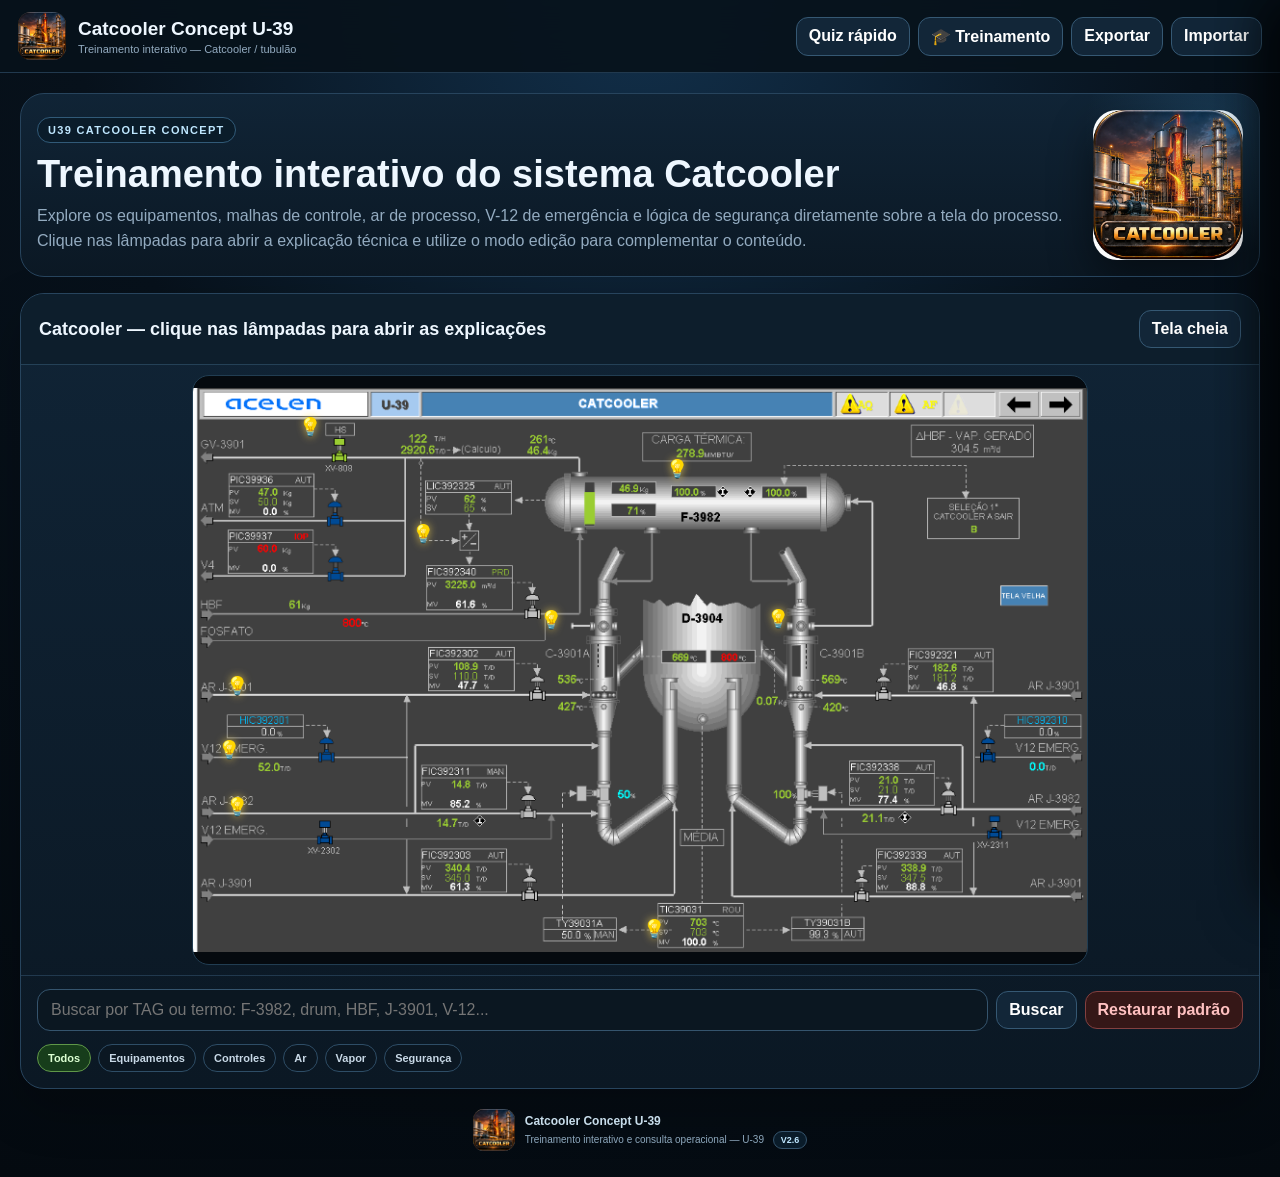
==== commit 5eeeb121: "Add files via upload" ====
--- a/index.html
+++ b/index.html
@@ -7,7 +7,7 @@
 <meta name="apple-mobile-web-app-status-bar-style" content="black-translucent">
 <meta name="apple-mobile-web-app-title" content="catcooler concept">
 <link rel="apple-touch-icon" href="apple-touch-icon.png">
-<link rel="manifest" href="manifest.json"><link rel="icon" href="icon-192.png"><link rel="stylesheet" href="app.css?v=25">
+<link rel="manifest" href="manifest.json"><link rel="icon" href="icon-192.png"><link rel="stylesheet" href="app.css?v=26">
 <title>Catcooler Concept U-39</title>
 <style id="panel-scroll-v24">
 html:has(#detailPanel.open),body:has(#detailPanel.open){overflow:hidden!important}
@@ -22,7 +22,7 @@
 
 </head>
 <body>
-<!-- LAYOUT_CONGELADO_V2.5: não alterar enquadramento, aspect-ratio ou coordenadas dos hotspots sem nova validação visual. -->
+<!-- LAYOUT_CONGELADO_V2.6: não alterar enquadramento, aspect-ratio ou coordenadas dos hotspots sem nova validação visual. -->
 <header class="topbar">
   <div class="brand"><img src="icon-192.png" alt=""><div><h1>Catcooler Concept U-39</h1><small>Treinamento interativo — Catcooler / tubulão</small></div></div>
   <div class="actions">
@@ -130,7 +130,7 @@
   </section>
 </aside>
 
-<footer class="footer"><img src="icon-192.png" alt=""><div><b>Catcooler Concept U-39</b><br><small>Treinamento interativo e consulta operacional — U-39 <span class="version">V2.5</span></small></div></footer>
+<footer class="footer"><img src="icon-192.png" alt=""><div><b>Catcooler Concept U-39</b><br><small>Treinamento interativo e consulta operacional — U-39 <span class="version">V2.6</span></small></div></footer>
 </main>
 
 <aside class="drawer" id="quizDrawer"><div class="drawer-head"><strong>Quiz rápido — Catcooler</strong><button class="btn" onclick="document.getElementById('quizDrawer').classList.remove('open')">Fechar</button></div><div class="drawer-body"><div id="quizBody"></div><button class="btn primary" onclick="gradeQuiz()">Corrigir quiz</button><div class="qresult hidden" id="quizResult"></div></div></aside>
@@ -144,5 +144,5 @@
 </aside>
 
 <div class="toast" id="toast"></div>
-<script src="app.js?v=25"></script>
+<script src="app.js?v=26"></script>
 </body></html>
--- a/app.css
+++ b/app.css
@@ -454,3 +454,113 @@
   .inline-media-head{display:grid;grid-template-columns:1fr}
   .inline-pdf{height:58dvh;min-height:340px}
 }
+
+
+/* =========================================================
+   V2.6 — Fundamentos de Engenharia
+   ========================================================= */
+.engineering-feature{
+  border-color:#486d86!important;
+  background:linear-gradient(180deg,#123049,#0a1d2c)!important;
+}
+.eng-summary{
+  display:grid;
+  grid-template-columns:repeat(3,minmax(0,1fr));
+  gap:9px;
+  margin:10px 0 14px;
+}
+.eng-summary-card{
+  border:1px solid #31516a;
+  background:#091a27;
+  border-radius:13px;
+  padding:12px;
+  display:flex;
+  flex-direction:column;
+  gap:4px;
+}
+.eng-summary-card b{font-size:18px;color:#dff4ff}
+.eng-summary-card span{font-size:10px;color:#91adbf}
+.eng-grid{
+  display:grid;
+  grid-template-columns:repeat(2,minmax(0,1fr));
+  gap:9px;
+}
+.eng-topic-card{
+  border:1px solid #2e4e66;
+  background:#0a1824;
+  color:#eaf6ff;
+  border-radius:13px;
+  padding:11px;
+  display:grid;
+  grid-template-columns:38px 1fr;
+  gap:9px;
+  align-items:start;
+  text-align:left;
+  cursor:pointer;
+}
+.eng-topic-card:hover{
+  border-color:#66a0c6;
+  background:#0d2232;
+}
+.eng-topic-card .eng-index{
+  display:grid;
+  place-items:center;
+  width:34px;
+  height:34px;
+  border-radius:10px;
+  background:#16344a;
+  color:#aee2ff;
+  font-weight:900;
+  font-size:11px;
+}
+.eng-topic-card strong{
+  display:block;
+  font-size:12px;
+  margin-bottom:4px;
+}
+.eng-topic-card small{
+  display:block;
+  color:#8faabb;
+  line-height:1.35;
+  font-size:9px;
+}
+.eng-detail-head{
+  display:flex;
+  align-items:center;
+  justify-content:space-between;
+  gap:10px;
+  margin-bottom:10px;
+}
+.eng-detail-grid{
+  display:grid;
+  gap:10px;
+}
+.eng-detail-grid p{
+  margin:0;
+  line-height:1.6;
+  color:#d5e6f1;
+  font-size:12px;
+}
+.eng-formula{
+  border-color:#315a3b!important;
+  background:#07180d!important;
+}
+.eng-formula pre{
+  margin:0;
+  white-space:pre-wrap;
+  word-break:break-word;
+  font:12px/1.65 ui-monospace,SFMono-Regular,Consolas,monospace;
+  color:#bfe9a3;
+}
+.eng-warning{
+  border-color:#6f5d25!important;
+  background:#211c0c!important;
+}
+.engineering-caveat{
+  margin-top:12px;
+  border-color:#42627a!important;
+}
+@media(max-width:720px){
+  .eng-grid{grid-template-columns:1fr}
+  .eng-summary{grid-template-columns:1fr}
+}
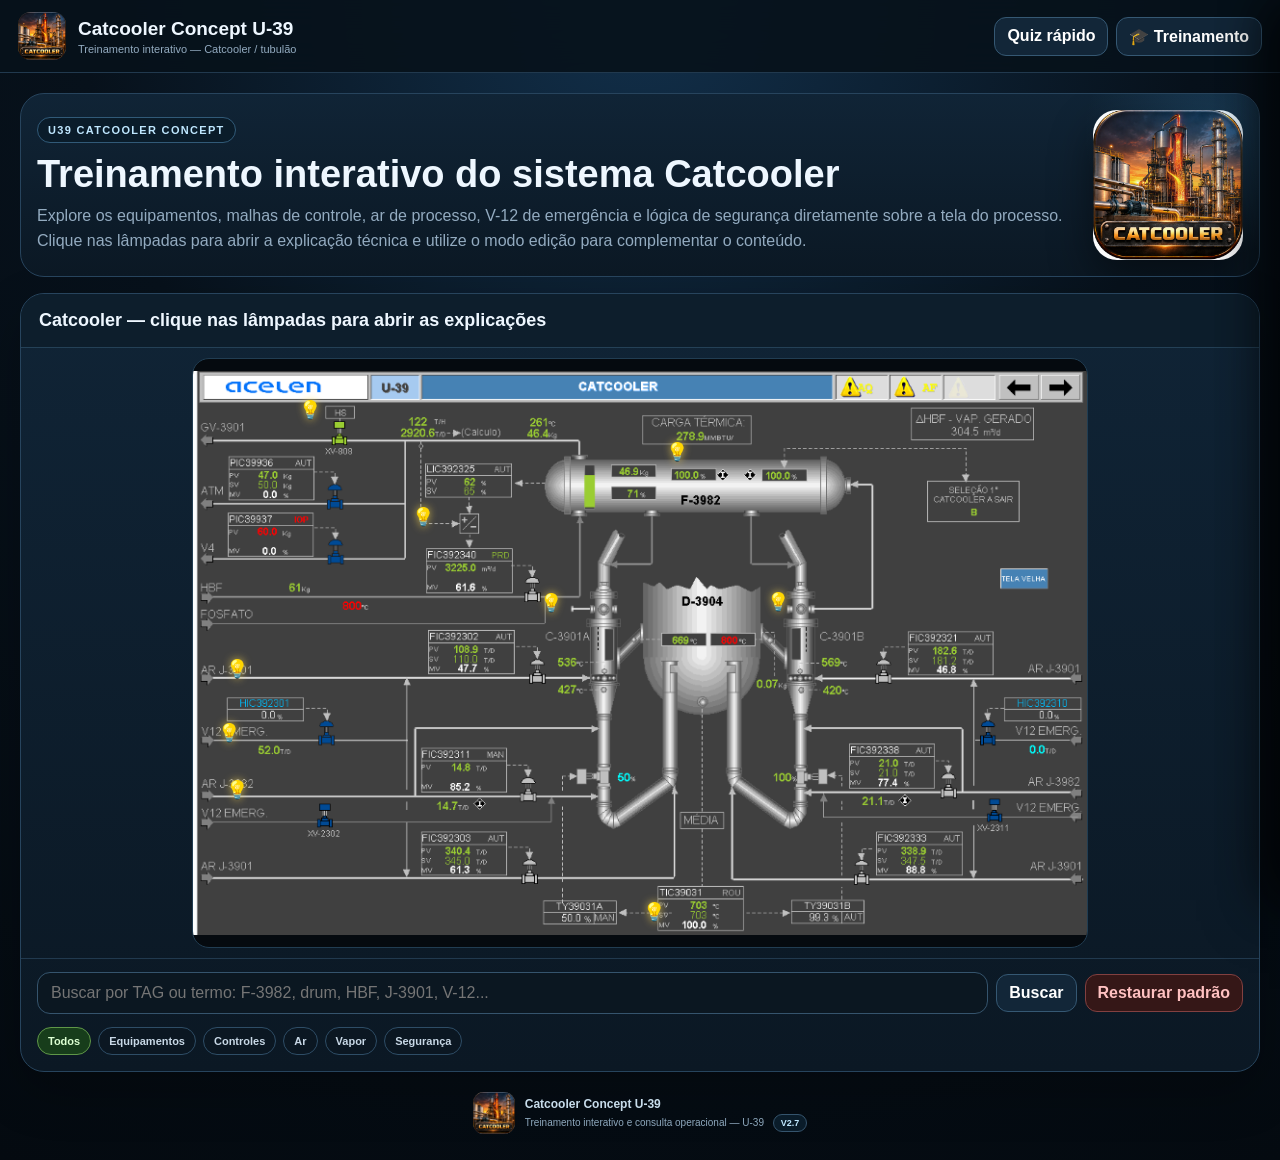
==== commit 0be28fad: "Add files via upload" ====
--- a/index.html
+++ b/index.html
@@ -7,7 +7,7 @@
 <meta name="apple-mobile-web-app-status-bar-style" content="black-translucent">
 <meta name="apple-mobile-web-app-title" content="catcooler concept">
 <link rel="apple-touch-icon" href="apple-touch-icon.png">
-<link rel="manifest" href="manifest.json"><link rel="icon" href="icon-192.png"><link rel="stylesheet" href="app.css?v=26">
+<link rel="manifest" href="manifest.json"><link rel="icon" href="icon-192.png"><link rel="stylesheet" href="app.css?v=27">
 <title>Catcooler Concept U-39</title>
 <style id="panel-scroll-v24">
 html:has(#detailPanel.open),body:has(#detailPanel.open){overflow:hidden!important}
@@ -22,16 +22,13 @@
 
 </head>
 <body>
-<!-- LAYOUT_CONGELADO_V2.6: não alterar enquadramento, aspect-ratio ou coordenadas dos hotspots sem nova validação visual. -->
+<!-- LAYOUT_CONGELADO_V2.7: não alterar enquadramento, aspect-ratio ou coordenadas dos hotspots sem nova validação visual. -->
 <header class="topbar">
   <div class="brand"><img src="icon-192.png" alt=""><div><h1>Catcooler Concept U-39</h1><small>Treinamento interativo — Catcooler / tubulão</small></div></div>
   <div class="actions">
     <button class="btn primary hidden" id="installBtn" onclick="installApp()">📲 Instalar App</button>
     <button class="btn" onclick="openQuiz()">Quiz rápido</button>
     <button class="btn" onclick="openTraining()">🎓 Treinamento</button>
-    <button class="btn" onclick="exportJSON()">Exportar</button>
-    <label class="btn" for="importFile">Importar</label>
-    <input id="importFile" type="file" accept="application/json" class="hidden" onchange="importJSON(event)">
   </div>
 </header>
 
@@ -46,7 +43,7 @@
 </section>
 
 <section class="card">
-  <div class="cardhead"><h2>Catcooler — clique nas lâmpadas para abrir as explicações</h2><button class="btn" onclick="document.documentElement.requestFullscreen?.()">Tela cheia</button></div>
+  <div class="cardhead"><h2>Catcooler — clique nas lâmpadas para abrir as explicações</h2></div>
   <div class="mapwrap"><div class="stage"><img src="catcooler_u39.png" alt="Tela do catcooler">
 <button class="hotspot" data-key="xv808" data-category="safety" style="left:16.5%;top:8.7%"><span class="bulb">💡</span><span class="lamp-label">XV-808</span></button>
 <button class="hotspot" data-key="f3982" data-category="equip" style="left:57.4%;top:15.8%"><span class="bulb">💡</span><span class="lamp-label">F-3982</span></button>
@@ -94,7 +91,7 @@
         <button class="btn danger" onclick="restoreCurrent()">Restaurar este item</button>
         <button class="btn" onclick="quizCurrentItem()">🎯 Testar este ponto</button>
       </div>
-      <div class="local-note">💾 <strong>Alterações salvas somente neste dispositivo.</strong> Use “Exportar” no topo para gerar uma cópia dos dados editados.</div>
+      <div class="local-note">💾 <strong>Alterações salvas somente neste dispositivo.</strong></div>
       <div class="local-note" id="mediaStorageEstimate">Vídeos e arquivos locais usam o armazenamento do navegador deste aparelho.</div>
       <div class="section"><h3>Função / objetivo</h3><div class="editable" id="fieldFunction"></div></div>
       <div class="section"><h3>Como funciona no processo</h3><div class="editable" id="fieldProcess"></div></div>
@@ -130,7 +127,7 @@
   </section>
 </aside>
 
-<footer class="footer"><img src="icon-192.png" alt=""><div><b>Catcooler Concept U-39</b><br><small>Treinamento interativo e consulta operacional — U-39 <span class="version">V2.6</span></small></div></footer>
+<footer class="footer"><img src="icon-192.png" alt=""><div><b>Catcooler Concept U-39</b><br><small>Treinamento interativo e consulta operacional — U-39 <span class="version">V2.7</span></small></div></footer>
 </main>
 
 <aside class="drawer" id="quizDrawer"><div class="drawer-head"><strong>Quiz rápido — Catcooler</strong><button class="btn" onclick="document.getElementById('quizDrawer').classList.remove('open')">Fechar</button></div><div class="drawer-body"><div id="quizBody"></div><button class="btn primary" onclick="gradeQuiz()">Corrigir quiz</button><div class="qresult hidden" id="quizResult"></div></div></aside>
@@ -144,5 +141,5 @@
 </aside>
 
 <div class="toast" id="toast"></div>
-<script src="app.js?v=26"></script>
+<script src="app.js?v=27"></script>
 </body></html>
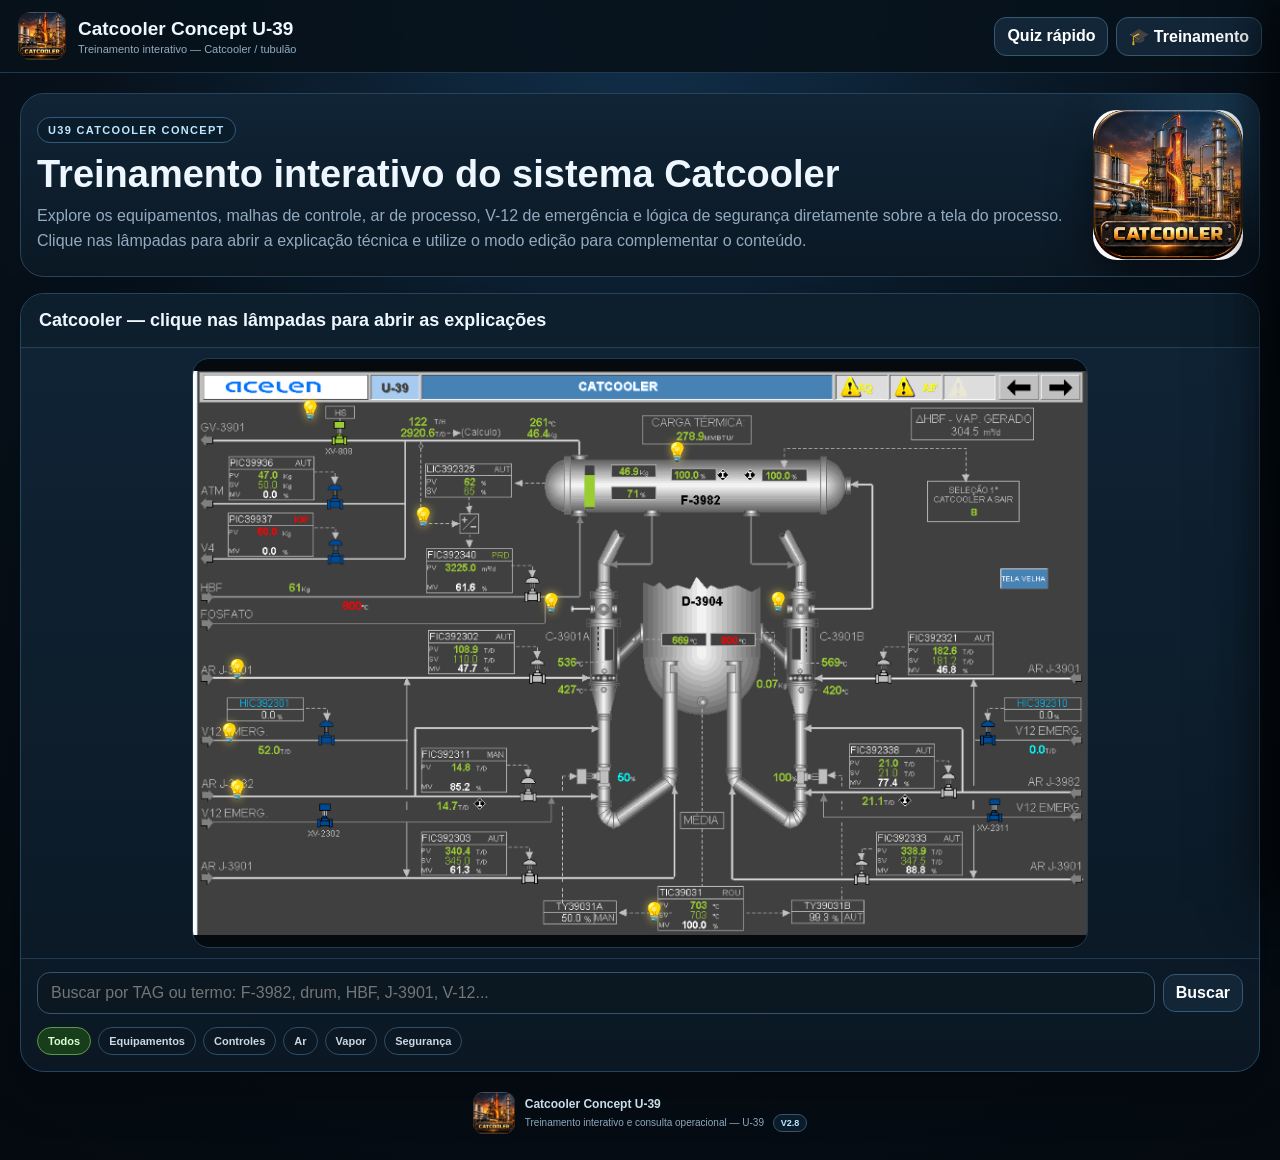
==== commit 418f0bc0: "Add files via upload" ====
--- a/index.html
+++ b/index.html
@@ -7,7 +7,7 @@
 <meta name="apple-mobile-web-app-status-bar-style" content="black-translucent">
 <meta name="apple-mobile-web-app-title" content="catcooler concept">
 <link rel="apple-touch-icon" href="apple-touch-icon.png">
-<link rel="manifest" href="manifest.json"><link rel="icon" href="icon-192.png"><link rel="stylesheet" href="app.css?v=27">
+<link rel="manifest" href="manifest.json"><link rel="icon" href="icon-192.png"><link rel="stylesheet" href="app.css?v=28">
 <title>Catcooler Concept U-39</title>
 <style id="panel-scroll-v24">
 html:has(#detailPanel.open),body:has(#detailPanel.open){overflow:hidden!important}
@@ -22,7 +22,7 @@
 
 </head>
 <body>
-<!-- LAYOUT_CONGELADO_V2.7: não alterar enquadramento, aspect-ratio ou coordenadas dos hotspots sem nova validação visual. -->
+<!-- LAYOUT_CONGELADO_V2.8: não alterar enquadramento, aspect-ratio ou coordenadas dos hotspots sem nova validação visual. -->
 <header class="topbar">
   <div class="brand"><img src="icon-192.png" alt=""><div><h1>Catcooler Concept U-39</h1><small>Treinamento interativo — Catcooler / tubulão</small></div></div>
   <div class="actions">
@@ -58,7 +58,6 @@
   <div class="toolbar">
     <input class="search" id="search" placeholder="Buscar por TAG ou termo: F-3982, drum, HBF, J-3901, V-12...">
     <button class="btn" onclick="searchTag()">Buscar</button>
-    <button class="btn danger" onclick="resetAll()">Restaurar padrão</button>
   </div>
   <div class="chips">
     <button class="chip active" data-filter="all">Todos</button>
@@ -127,7 +126,7 @@
   </section>
 </aside>
 
-<footer class="footer"><img src="icon-192.png" alt=""><div><b>Catcooler Concept U-39</b><br><small>Treinamento interativo e consulta operacional — U-39 <span class="version">V2.7</span></small></div></footer>
+<footer class="footer"><img src="icon-192.png" alt=""><div><b>Catcooler Concept U-39</b><br><small>Treinamento interativo e consulta operacional — U-39 <span class="version">V2.8</span></small></div></footer>
 </main>
 
 <aside class="drawer" id="quizDrawer"><div class="drawer-head"><strong>Quiz rápido — Catcooler</strong><button class="btn" onclick="document.getElementById('quizDrawer').classList.remove('open')">Fechar</button></div><div class="drawer-body"><div id="quizBody"></div><button class="btn primary" onclick="gradeQuiz()">Corrigir quiz</button><div class="qresult hidden" id="quizResult"></div></div></aside>
@@ -141,5 +140,5 @@
 </aside>
 
 <div class="toast" id="toast"></div>
-<script src="app.js?v=27"></script>
+<script src="app.js?v=28"></script>
 </body></html>
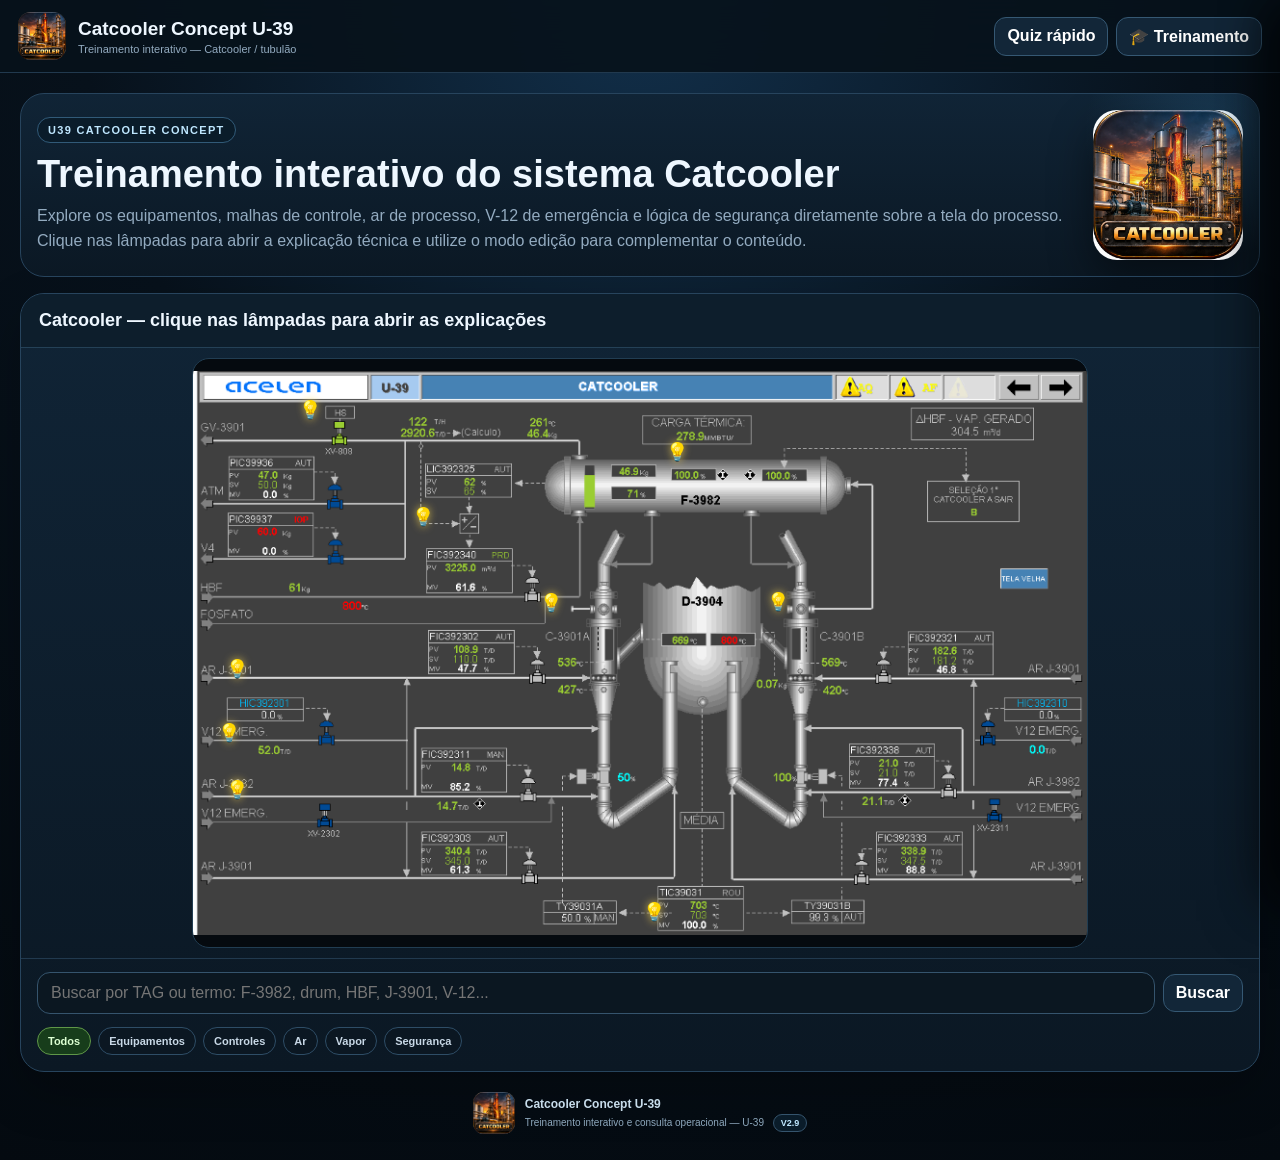
==== commit 2927ee40: "Add files via upload" ====
--- a/index.html
+++ b/index.html
@@ -7,7 +7,7 @@
 <meta name="apple-mobile-web-app-status-bar-style" content="black-translucent">
 <meta name="apple-mobile-web-app-title" content="catcooler concept">
 <link rel="apple-touch-icon" href="apple-touch-icon.png">
-<link rel="manifest" href="manifest.json"><link rel="icon" href="icon-192.png"><link rel="stylesheet" href="app.css?v=28">
+<link rel="manifest" href="manifest.json"><link rel="icon" href="icon-192.png"><link rel="stylesheet" href="app.css?v=29">
 <title>Catcooler Concept U-39</title>
 <style id="panel-scroll-v24">
 html:has(#detailPanel.open),body:has(#detailPanel.open){overflow:hidden!important}
@@ -22,7 +22,7 @@
 
 </head>
 <body>
-<!-- LAYOUT_CONGELADO_V2.8: não alterar enquadramento, aspect-ratio ou coordenadas dos hotspots sem nova validação visual. -->
+<!-- LAYOUT_CONGELADO_V2.9: não alterar enquadramento, aspect-ratio ou coordenadas dos hotspots sem nova validação visual. -->
 <header class="topbar">
   <div class="brand"><img src="icon-192.png" alt=""><div><h1>Catcooler Concept U-39</h1><small>Treinamento interativo — Catcooler / tubulão</small></div></div>
   <div class="actions">
@@ -126,7 +126,7 @@
   </section>
 </aside>
 
-<footer class="footer"><img src="icon-192.png" alt=""><div><b>Catcooler Concept U-39</b><br><small>Treinamento interativo e consulta operacional — U-39 <span class="version">V2.8</span></small></div></footer>
+<footer class="footer"><img src="icon-192.png" alt=""><div><b>Catcooler Concept U-39</b><br><small>Treinamento interativo e consulta operacional — U-39 <span class="version">V2.9</span></small></div></footer>
 </main>
 
 <aside class="drawer" id="quizDrawer"><div class="drawer-head"><strong>Quiz rápido — Catcooler</strong><button class="btn" onclick="document.getElementById('quizDrawer').classList.remove('open')">Fechar</button></div><div class="drawer-body"><div id="quizBody"></div><button class="btn primary" onclick="gradeQuiz()">Corrigir quiz</button><div class="qresult hidden" id="quizResult"></div></div></aside>
@@ -140,5 +140,5 @@
 </aside>
 
 <div class="toast" id="toast"></div>
-<script src="app.js?v=28"></script>
+<script src="app.js?v=29"></script>
 </body></html>
--- a/app.css
+++ b/app.css
@@ -564,3 +564,56 @@
   .eng-grid{grid-template-columns:1fr}
   .eng-summary{grid-template-columns:1fr}
 }
+
+
+/* =========================================================
+   V2.9 — Lógica de Intertravamento Catcooler
+   ========================================================= */
+.interlock-feature{border-color:#7a6630!important;background:linear-gradient(180deg,#2b2813,#141d24)!important}
+.interlock-mode-grid{display:grid;grid-template-columns:repeat(2,minmax(0,1fr));gap:10px}
+.interlock-reference{margin-top:12px;border:1px solid #36556d;border-radius:12px;overflow:auto;background:#d8e8f4;padding:5px}
+.interlock-reference img{display:block;max-width:none;width:max(100%,712px);height:auto}
+.interlock-cause-card{border:1px solid #42647c;background:linear-gradient(180deg,#10283b,#091924);border-radius:15px;padding:14px;margin:10px 0}
+.interlock-cause-card>span{font-size:9px;letter-spacing:.15em;color:#86bad9;font-weight:900}
+.interlock-cause-card h3{margin:7px 0;font-size:16px}
+.interlock-meta{display:flex;gap:7px;flex-wrap:wrap}
+.interlock-meta b{padding:5px 8px;border-radius:999px;border:1px solid #456880;background:#071520;color:#bee6ff;font-size:10px}
+.interlock-effects{display:grid;grid-template-columns:repeat(2,minmax(0,1fr));gap:8px;margin:12px 0}
+.interlock-effect{display:grid;grid-template-columns:28px 1fr;gap:8px;align-items:center;text-align:left;border:1px solid #31516a;background:#0a1925;color:#eaf6ff;border-radius:11px;padding:10px;cursor:pointer}
+.interlock-effect:hover{border-color:#6f9bb7}
+.interlock-effect.selected{border-color:#69a94c;background:#132a16}
+.effect-check{width:24px;height:24px;border-radius:50%;display:grid;place-items:center;border:1px solid #52728b;font-weight:900}
+.interlock-effect strong{display:block;font-size:11px;line-height:1.3}
+.interlock-effect small{display:block;font-size:9px;color:#91b2c7;margin-top:3px}
+.interlock-effect.logic-correct{border-color:#57a54a;background:#102813}
+.interlock-effect.logic-wrong{border-color:#b65454;background:#2c1212}
+.interlock-effect.logic-missed{border-color:#c19e38;background:#2a230d}
+.interlock-signature{display:flex;flex-wrap:wrap;gap:7px;padding:12px;border:1px solid #315a78;background:#081925;border-radius:13px;margin:10px 0 14px}
+.interlock-signature span,.built-block{display:inline-flex;padding:7px 9px;border-radius:9px;border:1px solid #4c7895;background:#102a3c;color:#dff4ff;font-size:10px;font-weight:800}
+.interlock-answer-list{display:grid;gap:8px}
+.logic-choice-correct{border-color:#5b9d4d!important;background:#132b16!important}
+.logic-choice-wrong{border-color:#a84a4a!important;background:#2b1313!important}
+.built-logic{display:flex;align-items:center;flex-wrap:wrap;gap:5px;min-height:42px}
+.logic-arrow{color:#7aa5bf;font-weight:900}
+.muted-inline{color:#8099aa;font-size:11px}
+.matrix-practice-wrap{overflow:auto;margin:12px 0;border:1px solid #2c4a60;border-radius:12px;background:#07131c}
+.matrix-practice{border-collapse:collapse;min-width:900px;width:100%}
+.matrix-practice th,.matrix-practice td{border:1px solid #29465d;text-align:center}
+.matrix-practice th{padding:7px;background:#0c2030;vertical-align:bottom;width:90px}
+.matrix-practice th span{display:block;font-size:9px;line-height:1.2}
+.matrix-practice th small{display:block;font-size:8px;color:#92b1c5;margin-top:4px}
+.matrix-practice td{height:62px;background:#02070b}
+.matrix-practice td button{width:34px;height:34px;border-radius:50%;border:1px solid #385269;background:#07121b;cursor:pointer}
+.matrix-practice td button.selected{background:#00e79b;border-color:#4affc7;box-shadow:0 0 12px #00e79b66}
+.matrix-practice td button.cell-correct{background:#00d990!important;border-color:#6bffd0!important}
+.matrix-practice td button.cell-wrong{background:#c73c3c!important;border-color:#ff7575!important}
+.matrix-practice td button.cell-missed{background:#d5aa28!important;border-color:#ffe26c!important}
+.legend-dot{display:inline-block;width:10px;height:10px;border-radius:50%}.legend-dot.green{background:#00d990}.legend-dot.red{background:#c73c3c}.legend-dot.yellow{background:#d5aa28}
+.interlock-skill-pills{display:flex;gap:7px;flex-wrap:wrap}
+.interlock-skill-pills span{padding:6px 9px;border:1px solid #36566d;background:#0a1a26;border-radius:999px;font-size:10px;color:#cce6f6}
+.logic-ok{border-color:#538c45!important;background:#102414!important}
+.logic-attention{border-color:#806820!important;background:#2a2513!important}
+@media(max-width:720px){
+  .interlock-mode-grid,.interlock-effects{grid-template-columns:1fr}
+  .interlock-reference img{width:712px}
+}
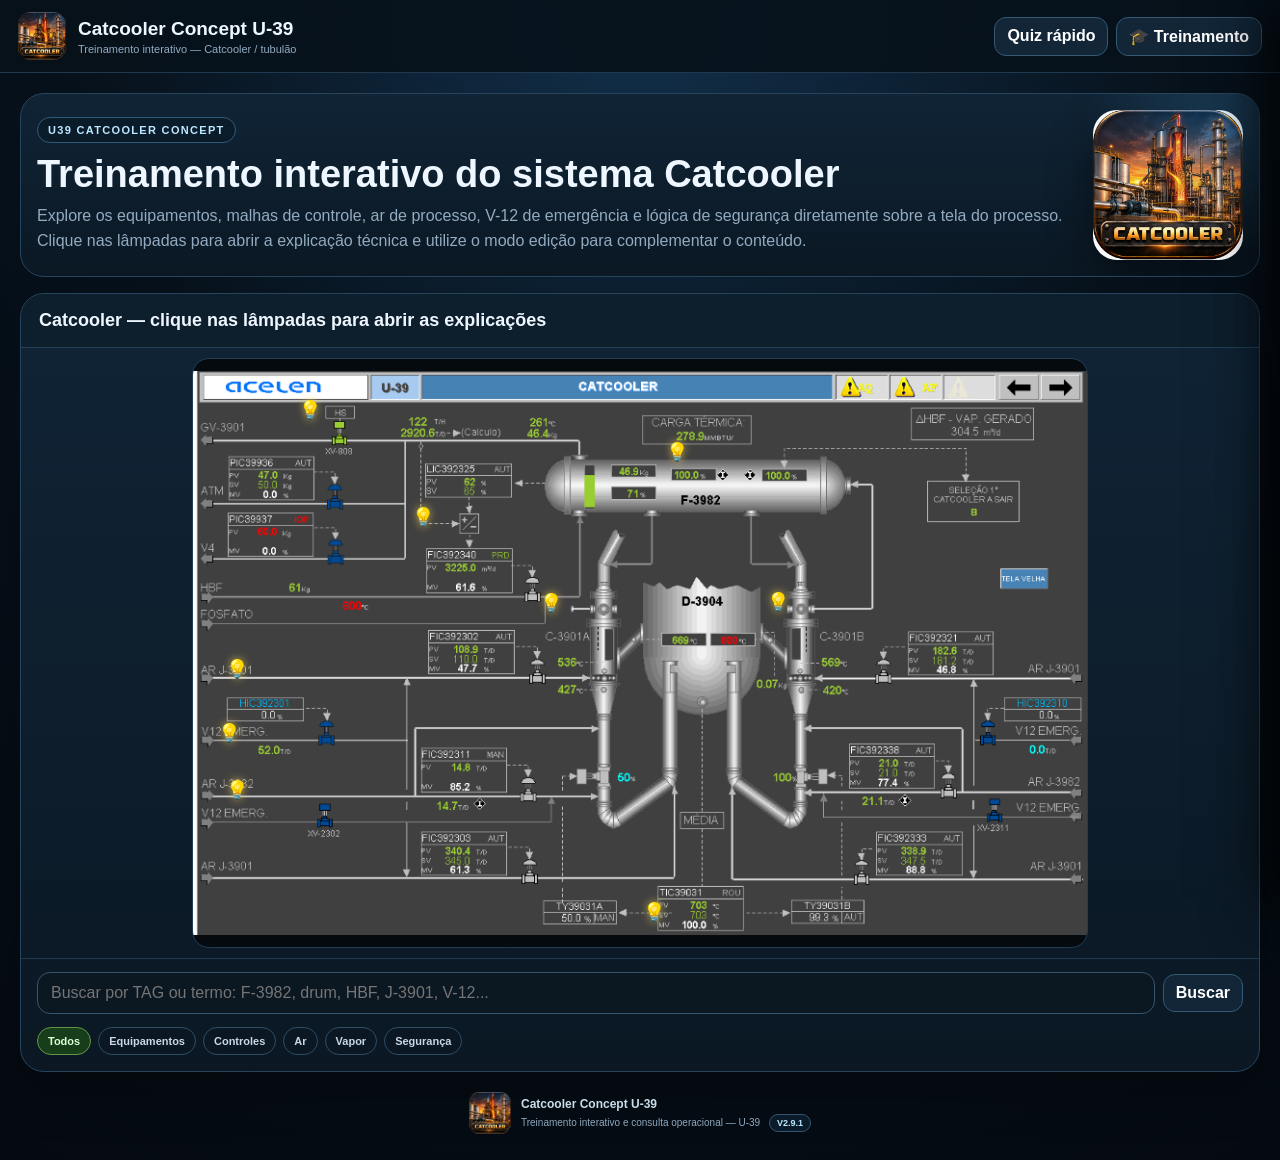
==== commit 723a282a: "Add files via upload" ====
--- a/index.html
+++ b/index.html
@@ -7,7 +7,7 @@
 <meta name="apple-mobile-web-app-status-bar-style" content="black-translucent">
 <meta name="apple-mobile-web-app-title" content="catcooler concept">
 <link rel="apple-touch-icon" href="apple-touch-icon.png">
-<link rel="manifest" href="manifest.json"><link rel="icon" href="icon-192.png"><link rel="stylesheet" href="app.css?v=29">
+<link rel="manifest" href="manifest.json"><link rel="icon" href="icon-192.png"><link rel="stylesheet" href="app.css?v=291">
 <title>Catcooler Concept U-39</title>
 <style id="panel-scroll-v24">
 html:has(#detailPanel.open),body:has(#detailPanel.open){overflow:hidden!important}
@@ -22,7 +22,7 @@
 
 </head>
 <body>
-<!-- LAYOUT_CONGELADO_V2.9: não alterar enquadramento, aspect-ratio ou coordenadas dos hotspots sem nova validação visual. -->
+<!-- LAYOUT_CONGELADO_V2.9.1: não alterar enquadramento, aspect-ratio ou coordenadas dos hotspots sem nova validação visual. -->
 <header class="topbar">
   <div class="brand"><img src="icon-192.png" alt=""><div><h1>Catcooler Concept U-39</h1><small>Treinamento interativo — Catcooler / tubulão</small></div></div>
   <div class="actions">
@@ -126,7 +126,7 @@
   </section>
 </aside>
 
-<footer class="footer"><img src="icon-192.png" alt=""><div><b>Catcooler Concept U-39</b><br><small>Treinamento interativo e consulta operacional — U-39 <span class="version">V2.9</span></small></div></footer>
+<footer class="footer"><img src="icon-192.png" alt=""><div><b>Catcooler Concept U-39</b><br><small>Treinamento interativo e consulta operacional — U-39 <span class="version">V2.9.1</span></small></div></footer>
 </main>
 
 <aside class="drawer" id="quizDrawer"><div class="drawer-head"><strong>Quiz rápido — Catcooler</strong><button class="btn" onclick="document.getElementById('quizDrawer').classList.remove('open')">Fechar</button></div><div class="drawer-body"><div id="quizBody"></div><button class="btn primary" onclick="gradeQuiz()">Corrigir quiz</button><div class="qresult hidden" id="quizResult"></div></div></aside>
@@ -140,5 +140,5 @@
 </aside>
 
 <div class="toast" id="toast"></div>
-<script src="app.js?v=29"></script>
+<script src="app.js?v=291"></script>
 </body></html>
